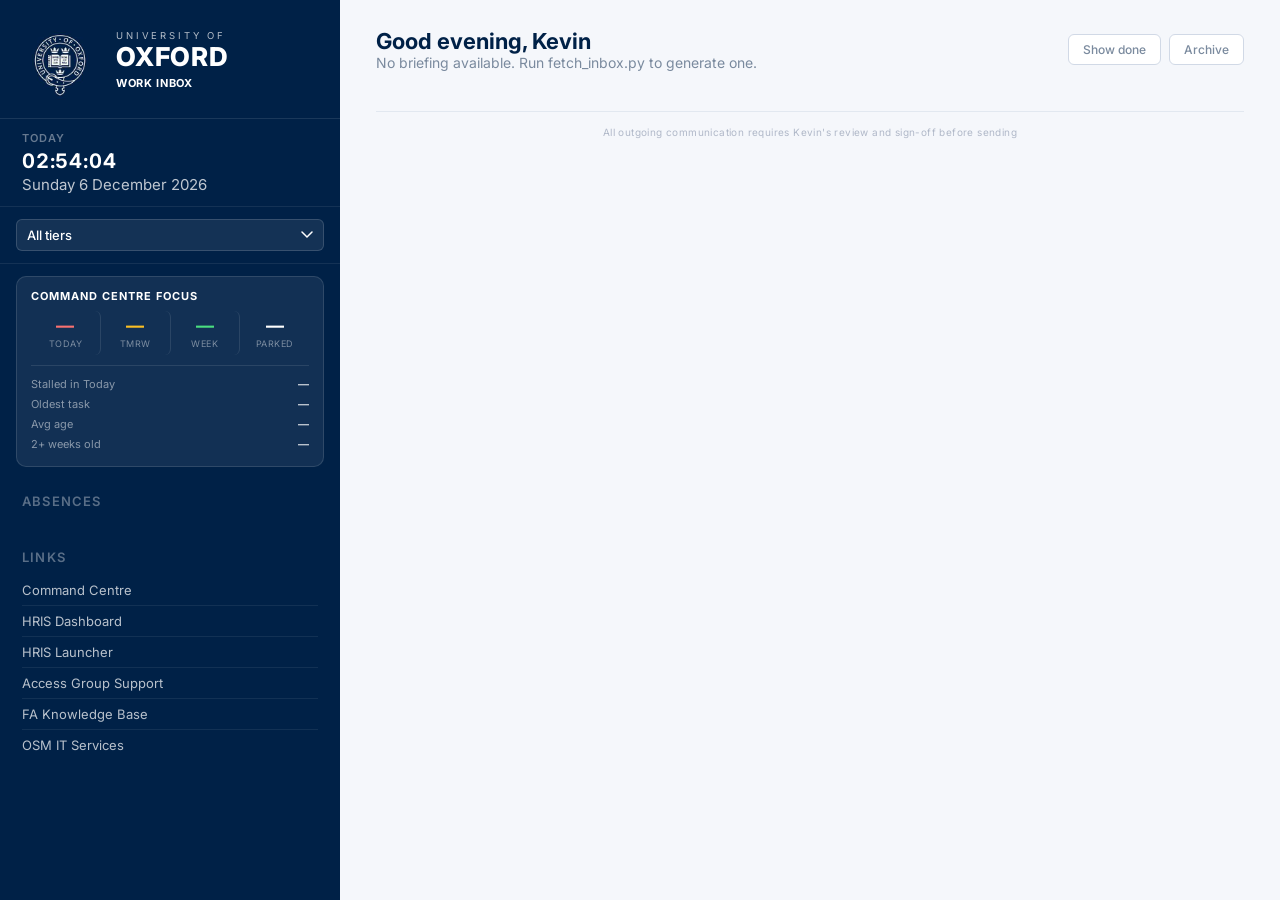
==== index.html @ 3366ce98 "Add Drafted Replies panel container div (agent-commons issue #3 item 4, 4B dashboard-only review)" ====
<!DOCTYPE html>
<html lang="en">
<head>
<meta charset="UTF-8">
<meta name="viewport" content="width=device-width, initial-scale=1.0">
<meta http-equiv="Cache-Control" content="no-cache, no-store, must-revalidate">
<meta http-equiv="Pragma" content="no-cache">
<meta http-equiv="Expires" content="0">
<title>Inbox Briefing</title>
<link href="https://fonts.googleapis.com/css2?family=Inter:wght@400;500;600;700&display=swap" rel="stylesheet">
<link rel="stylesheet" href="css/styles.css">
</head>
<body>
<div class="shell">

  <!-- Sidebar -->
  <div class="sidebar">
    <div class="sidebar-logo">
      <img class="sidebar-crest" src="images/oxford-crest.jpg" alt="University of Oxford crest">
      <div class="sidebar-brand-text">
        <span class="sb-univ-of">University of</span>
        <span class="sb-oxford">Oxford</span>
        <span class="sb-app-name">Work Inbox</span>
      </div>
    </div>

    <div class="date-block">
      <div class="date-label">Today</div>
      <div class="wi-clock-time" id="wi-clock-time"></div>
      <div class="date-val" id="sidebarDate"></div>
    </div>

    <div class="filter-block">
      <select class="filter-select" id="tierSelect" onchange="applyFilter(this.value)">
        <option value="all">All tiers</option>
        <option value="today">Today</option>
        <option value="tomorrow">Tomorrow</option>
        <option value="week">This Week</option>
        <option value="parked">Parked</option>
      </select>
    </div>

    <div class="inbox-ticker">
      <div class="ticker-label">Command Centre Focus</div>
      <div class="ticker-stats">
        <div class="ticker-stat" data-tier="today" onclick="clickStat('today')">
          <span class="ticker-num red" id="cc-today-count">&mdash;</span><span class="ticker-sub">Today</span>
        </div>
        <div class="ticker-stat" data-tier="tomorrow" onclick="clickStat('tomorrow')">
          <span class="ticker-num gold" id="cc-tmrw-count">&mdash;</span><span class="ticker-sub">Tmrw</span>
        </div>
        <div class="ticker-stat" data-tier="week" onclick="clickStat('week')">
          <span class="ticker-num green" id="cc-week-count">&mdash;</span><span class="ticker-sub">Week</span>
        </div>
        <div class="ticker-stat" data-tier="parked" onclick="clickStat('parked')">
          <span class="ticker-num" id="cc-parked-count">&mdash;</span><span class="ticker-sub">Parked</span>
        </div>
      </div>
      <div class="ticker-divider"></div>
      <div class="ticker-age-row"><span class="ticker-age-label">Stalled in Today</span><span class="ticker-age-val" id="cc-stalled">&mdash;</span></div>
      <div class="ticker-age-row"><span class="ticker-age-label">Oldest task</span><span class="ticker-age-val" id="cc-oldest">&mdash;</span></div>
      <div class="ticker-age-row"><span class="ticker-age-label">Avg age</span><span class="ticker-age-val" id="cc-avg">&mdash;</span></div>
      <div class="ticker-age-row"><span class="ticker-age-label">2+ weeks old</span><span class="ticker-age-val" id="cc-twoweeks">&mdash;</span></div>
    </div>

    <div class="sb-section">Absences</div>
    <div class="abs-wrap" id="absencesSidebar"></div>

    <div class="sb-section">Links</div>
    <div class="sb-links">
      <a href="https://cc.lelitte.co.uk/" target="_blank" class="sb-link">Command Centre</a>
      <a href="https://begb0037admin.github.io/hris-dashboard/" target="_blank" class="sb-link">HRIS Dashboard</a>
      <a href="https://begb0037admin.github.io/hris-launcher/" target="_blank" class="sb-link">HRIS Launcher</a>
      <a href="https://accessgroup.my.site.com/Support/s/" target="_blank" class="sb-link">Access Group Support</a>
      <a href="https://begb0037admin.github.io/hr-fa-knowledge-base/" target="_blank" class="sb-link">FA Knowledge Base</a>
      <a href="https://oxford.saasiteu.com/Modules/SelfService/#home" target="_blank" class="sb-link">OSM IT Services</a>
    </div>
  </div>

  <!-- Main -->
  <div class="main">
    <div class="page-header">
      <div>
        <div class="page-title" id="pageTitle">Inbox briefing</div>
        <div class="header-date" id="headerDate"></div>
      </div>
      <div class="header-actions">
        <button class="btn" id="btn-show-done" onclick="toggleShowDone()">Show done</button>
        <button class="btn" onclick="toggleArchive()">Archive</button>
      </div>
    </div>

    <div id="draftedRepliesPanel"></div>
    <div id="calPanel"></div>
    <div id="contextBar"></div>
    <div id="inboxCol"></div>
    <div class="footer">All outgoing communication requires Kevin's review and sign-off before sending</div>
  </div>
</div>

<!-- Import panel -->
<div class="import-panel" id="importPanel">
  <label>Paste JSON briefing and click Load</label>
  <textarea id="importInput" placeholder='{"date":"Monday 9 June 2026","urgent":[...],...}'></textarea>
  <div class="import-actions">
    <button class="btn btn-primary" onclick="loadFromImport()">Load briefing</button>
    <button class="btn" onclick="toggleImport()">Cancel</button>
  </div>
  <div class="import-error" id="importError">Invalid JSON &ndash; please check and try again.</div>
</div>

<!-- Archive panel -->
<div class="archive-panel" id="archivePanel">
  <div class="archive-panel-title">Archive</div>
  <div id="archiveList"></div>
  <div class="archive-actions" id="archiveActions" style="display:none">
    <button class="btn btn-primary" onclick="exportArchiveMd()">Export .md</button>
    <div class="archive-purge-row">
      <span>Purge older than</span>
      <input type="number" id="purgeDays" value="30" min="1">
      <span>days</span>
      <button class="btn" style="color:var(--red);border-color:var(--red-border)" onclick="purgeOldTicks()">Purge</button>
    </div>
  </div>
</div>

<script src="js/app.js"></script></body>
</html>
---- css/styles.css ----
:root {
  --oxford: #002147;
  --sidebar-bg: #002147;
  --main-bg: #f5f7fb;
  --card-bg: #ffffff;
  --text-dark: #1a2740;
  --text-muted: #7a8a9e;
  --text-very-muted: #b0b8c8;
  --border: rgba(0,33,71,0.07);
  --red: #e24b4a;
  --red-bg: #fcebeb;
  --red-border: #f7c1c1;
  --red-text: #a32d2d;
  --orange: #f97316;
  --orange-bg: #fff4ed;
  --orange-border: #fed7aa;
  --orange-text: #c2410c;
  --yellow: #ca8a04;
  --yellow-bg: #fefce8;
  --yellow-border: #fde047;
  --yellow-text: #713f12;
  --yellow-accent: #eab308;
  --blue: #378add;
  --blue-bg: #e6f1fb;
  --blue-border: #b5d4f4;
  --blue-text: #185fa5;
  --gray: #888780;
  --gray-bg: #f1efe8;
  --gray-border: #d3d1c7;
  --gray-text: #5f5e5a;
  --sidebar-width: 340px;
  --font: 'Inter', sans-serif;
  --radius: 6px;
  --radius-lg: 10px;
}

*, *::before, *::after { box-sizing: border-box; margin: 0; padding: 0; }
html, body { height: 100%; font-family: var(--font); background: var(--main-bg); color: var(--text-dark); font-size: 15px; }

/* Shell */
.shell { display: flex; min-height: 100vh; }

/* Sidebar */
.sidebar { width: var(--sidebar-width); flex-shrink: 0; background: var(--sidebar-bg); color: #fff; display: flex; flex-direction: column; position: fixed; top: 0; left: 0; height: 100vh; overflow-y: auto; }

.sidebar-logo {
  padding: 20px 20px 18px;
  border-bottom: 1px solid rgba(255,255,255,0.1);
  display: flex;
  align-items: center;
  gap: 16px;
}
.sidebar-crest {
  width: 80px;
  height: 80px;
  object-fit: contain;
  flex-shrink: 0;
}
.sidebar-brand-text {
  display: inline-flex;
  flex-direction: column;
}
.sb-univ-of {
  font-size: 9.5px;
  font-weight: 400;
  letter-spacing: 0.30em;
  text-transform: uppercase;
  color: rgba(255,255,255,0.70);
  line-height: 1.5;
  white-space: nowrap;
}
.sb-oxford {
  font-size: 26px;
  font-weight: 800;
  letter-spacing: 0.03em;
  text-transform: uppercase;
  color: #ffffff;
  line-height: 1.1;
  white-space: nowrap;
}
.sb-app-name {
  font-size: 11px;
  font-weight: 700;
  letter-spacing: 0.06em;
  text-transform: uppercase;
  color: #ffffff;
  margin-top: 4px;
  line-height: 1.4;
}

.user-block { padding: 14px 22px; border-bottom: 1px solid rgba(255,255,255,0.08); }
.user-label { font-size: 10px; color: rgba(255,255,255,0.4); text-transform: uppercase; letter-spacing: 0.08em; margin-bottom: 3px; font-weight: 600; }
.user-link { font-size: 13px; color: #60a5fa; text-decoration: none; }
.user-link:hover { text-decoration: underline; }

.date-block { padding: 12px 22px; border-bottom: 1px solid rgba(255,255,255,0.08); }
.date-label { font-size: 11px; color: rgba(255,255,255,0.4); text-transform: uppercase; letter-spacing: 0.08em; margin-bottom: 4px; font-weight: 600; }
.date-val { font-size: 13px; color: rgba(255,255,255,0.75); }

.sb-section { padding: 14px 22px 6px; font-size: 11px; font-weight: 600; color: rgba(255,255,255,0.35); text-transform: uppercase; letter-spacing: 0.09em; }

.cal-item { padding: 8px 22px; border-left: 2px solid transparent; margin-bottom: 6px; }
.cal-item.active { border-left-color: #60a5fa; background: rgba(96,165,250,0.08); }
.cal-time { font-size: 10px; color: rgba(255,255,255,0.9); margin-bottom: 2px; }
.cal-title { font-size: 13px; font-weight: 600; color: #eab308; line-height: 1.35; }
.cal-sub { font-size: 12px; color: rgba(255,255,255,0.9); margin-top: 3px; line-height: 1.4; }

.cal-alert { font-size: 12px; color: #fbbf24; margin-top: 4px; font-weight: 600; line-height: 1.4; }
.abs-wrap { padding: 6px 18px 14px; }
.abs-list { list-style: none; padding: 0; margin: 0; display: flex; flex-direction: column; gap: 7px; }
.abs-list li { position: relative; font-size: 12px; font-weight: 500; color: #eab308; line-height: 1.45; padding: 8px 10px 8px 22px; background: rgba(255,255,255,0.055); border: 1px solid rgba(255,255,255,0.1); border-radius: 8px; overflow-wrap: anywhere; }
.abs-list li::before { content: "\2022"; position: absolute; left: 10px; top: 8px; color: rgba(255,255,255,0.38); }

/* Main */
.main { margin-left: var(--sidebar-width); flex: 1; padding: 28px 36px 60px; min-width: 0; overflow-x: hidden; }
#inboxCol { display: block; width: 100%; }

/* Header */
.page-header { display: flex; align-items: center; justify-content: space-between; margin-bottom: 20px; }
.page-title { font-size: 22px; font-weight: 700; color: var(--oxford); }
.header-date { font-size: 13px; color: var(--text-muted); }
.header-actions { display: flex; gap: 8px; }

.btn { font-family: var(--font); font-size: 12px; padding: 7px 14px; border-radius: var(--radius); border: 1px solid #d1d9e6; background: var(--card-bg); color: var(--text-muted); cursor: pointer; transition: background .15s, color .15s; font-weight: 500; }
.btn:hover { background: #eef1f7; color: var(--text-dark); }
.btn-primary { background: var(--oxford); color: #fff; border-color: var(--oxford); }
.btn-primary:hover { opacity: .88; }

/* Context bar */
.context-bar { background: #eff6ff; border: 1px solid #bfdbfe; border-radius: var(--radius-lg); padding: 20px 28px; margin-bottom: 20px; color: #1e3a8a; }
.context-bar-title { font-weight: 700; font-size: 17px; color: #1d4ed8; margin-bottom: 10px; }
.context-bar-item { display: flex; gap: 12px; padding: 7px 0; border-bottom: 1px solid #bfdbfe; font-size: 13.5px; line-height: 1.5; }
.context-bar-item:last-child { border-bottom: none; }
.context-bar-bullet { color: #dc2626; font-weight: 700; flex-shrink: 0; }

/* Section headers */
.sec-head { display: flex; align-items: center; gap: 8px; margin: 20px 0 8px; }
.sec-head:first-of-type { margin-top: 0; }
.sec-dot { width: 11px; height: 11px; border-radius: 50%; flex-shrink: 0; }
.dot-r { background: var(--red); }
.dot-o { background: var(--yellow-accent); }
.dot-green { background: #22c55e; }
.dot-b { background: var(--blue); }
.dot-g { background: var(--gray); }
.dot-t { background: #0891b2; }
.sec-lbl { font-size: 11px; font-weight: 700; color: var(--text-muted); text-transform: uppercase; letter-spacing: 0.08em; white-space: nowrap; }
.sec-rule { flex: 1; height: 1px; background: #d1d9e6; }

/* Cards */
.card-link { text-decoration: none; color: inherit; display: block; cursor: pointer; transition: opacity .2s; }
.card-link:hover .card { border-color: #a0aec0; box-shadow: 0 2px 8px rgba(0,33,71,0.1); }
.card-link.done { opacity: .38; }
.card-link.done .card-title { text-decoration: line-through; }
.card-link.card-hidden { display: none; }
#inboxCol { display: block; width: 100%; }
.card { background: var(--card-bg); border: 1px solid var(--border); border-radius: var(--radius-lg); padding: 14px 16px; margin-bottom: 8px; display: flex; width: 100%; box-sizing: border-box; gap: 10px; align-items: flex-start; box-shadow: 0 1px 3px rgba(0,33,71,0.05); transition: opacity .2s; }
.card.done { opacity: .38; }
.card.card-hidden { display: none; }
.card.done .card-title { text-decoration: line-through; }
.card-accent { width: 3px; border-radius: 2px; flex-shrink: 0; align-self: stretch; min-height: 36px; }
.ac-r { background: var(--red); }
.ac-o { background: var(--yellow-accent); }
.ac-b { background: var(--blue); }
.ac-g { background: var(--gray); }
.cb-wrap { padding-top: 2px; flex-shrink: 0; }
.cb { width: 15px; height: 15px; border-radius: 4px; border: 1px solid #d1d9e6; cursor: pointer; display: flex; align-items: center; justify-content: center; transition: background .15s; }
.cb:hover { border-color: var(--text-muted); }
.cb.checked { background: var(--oxford); border-color: var(--oxford); }
.cb.checked::after { content: ''; width: 4px; height: 7px; border: 1.5px solid #fff; border-top: none; border-left: none; transform: rotate(45deg) translateY(-1px); display: block; }
.card-body { flex: 1; min-width: 0; }
.card-title { font-size: 15px; font-weight: 600; color: var(--text-dark); margin-bottom: 4px; display: flex; align-items: center; gap: 8px; flex-wrap: wrap; line-height: 1.4; }
.card-sub { font-size: 13px; color: var(--text-muted); line-height: 1.55; }
.card-sub strong { color: var(--text-dark); font-weight: 600; }

/* Badges */
.badge { font-size: 11px; font-weight: 600; padding: 3px 8px; border-radius: 5px; white-space: nowrap; }
.badge-red { background: var(--red-bg); color: var(--red-text); border: 1px solid var(--red-border); }
.badge-orange { background: var(--orange-bg); color: var(--orange-text); border: 1px solid var(--orange-border); }
.badge-blue { background: var(--blue-bg); color: var(--blue-text); border: 1px solid var(--blue-border); }
.badge-gray { background: var(--gray-bg); color: var(--gray-text); border: 1px solid var(--gray-border); }
.badge-green { background: #dcfce7; color: #15803d; border: 1px solid #86efac; }
.badge-yellow { background: var(--yellow-bg); color: var(--yellow-text); border: 1px solid var(--yellow-border); }

/* Priority list */
.priority-row { background: var(--card-bg); border: 1px solid var(--border); border-radius: var(--radius-lg); padding: 11px 14px; margin-bottom: 6px; display: flex; align-items: center; gap: 10px; font-size: 13px; cursor: pointer; position: relative; overflow: hidden; transition: opacity .2s; }
.priority-row::before { content: ''; position: absolute; left: 0; top: 0; bottom: 0; width: 3px; background: var(--orange); }
.priority-row.done { opacity: .35; text-decoration: line-through; }
.priority-num { font-size: 10px; font-weight: 700; color: var(--text-very-muted); width: 14px; flex-shrink: 0; text-align: center; }
.priority-text { flex: 1; color: var(--text-dark); font-weight: 500; }
.priority-date { font-size: 10px; font-weight: 700; white-space: nowrap; padding: 2px 7px; border-radius: 4px; }
.date-red { color: var(--red-text); background: var(--red-bg); border: 1px solid var(--red-border); }
.date-orange { color: var(--orange-text); background: var(--orange-bg); border: 1px solid var(--orange-border); }
.date-blue { color: var(--blue-text); background: var(--blue-bg); border: 1px solid var(--blue-border); }
.date-gray { color: var(--gray-text); background: var(--gray-bg); border: 1px solid var(--gray-border); }

/* Priority cards – expandable, Command Centre style */
.pri-card { background: var(--card-bg); border: 1px solid var(--border); border-left: 3px solid var(--red); border-radius: var(--radius-lg); margin-bottom: 8px; box-shadow: 0 1px 3px rgba(0,33,71,0.05); transition: opacity .2s; }
.pri-card[data-sec="pt"]   { border-left-color: var(--red); }
.pri-card[data-sec="ptom"] { border-left-color: var(--yellow-accent); }
.pri-card[data-sec="pw"]   { border-left-color: #22c55e; }
.pri-card[data-sec="pfyi"] { border-left-color: var(--gray); }
.pri-card.done { opacity: .38; }
.pri-card.card-hidden { display: none; }
.pri-card.done .pri-card-title { text-decoration: line-through; }
.pri-card-header { display: flex; align-items: center; gap: 10px; padding: 13px 16px; cursor: pointer; user-select: none; min-height: 64px; }
.pri-card-header:hover { background: rgba(0,33,71,0.02); border-radius: var(--radius-lg); }
.pri-card-title { flex: 1; font-size: 15px; font-weight: 600; color: var(--text-dark); }
.pri-card-title-wrap { flex: 1; min-width: 0; }
.pri-card-title-main { font-size: 15px; font-weight: 600; color: var(--text-dark); line-height: 1.3; }
.pri-card-title-sub  { font-size: 12px; font-weight: 400; color: var(--text-muted); margin-top: 2px; line-height: 1.4; }
.pri-arrow { font-size: 11px; color: var(--text-very-muted); flex-shrink: 0; }
.pri-card-body { padding: 0 16px 14px 41px; display: none; }
.pri-ai-summary { font-size: 13px; color: var(--text-dark); line-height: 1.55; padding: 7px 10px; background: #f0f4ff; border-radius: 5px; margin-bottom: 9px; border-left: 3px solid #6b7fcc; }
.pri-action { font-size: 13px; color: var(--text-muted); line-height: 1.6; padding: 2px 0; }
.pri-action::before { content: '→ '; color: var(--text-very-muted); }
.pri-meta { margin-top: 10px; padding-top: 10px; border-top: 1px solid var(--border); display: flex; flex-wrap: wrap; gap: 16px; }
.pri-meta-item { font-size: 12px; color: var(--text-muted); }
.pri-meta-label { font-size: 10px; font-weight: 700; color: var(--text-very-muted); text-transform: uppercase; letter-spacing: 0.08em; margin-right: 5px; }
.pri-meta-notes { width: 100%; font-size: 12px; color: var(--text-muted); line-height: 1.6; }
.pri-notes-text { margin-top: 4px; }

/* Priority drag-and-drop */
.pri-drag-handle { font-size: 11px; color: var(--text-very-muted); cursor: grab; flex-shrink: 0; letter-spacing: -1px; user-select: none; }
.pri-drag-handle:active { cursor: grabbing; }
.card-ph.pri-dragging { opacity: 0.55; border: 2px solid #3b82f6 !important; background: #eff6ff !important; box-shadow: 0 4px 12px rgba(59,130,246,0.25) !important; }
.pri-drop-zone { min-height: 4px; border-radius: var(--radius-lg); transition: background 0.12s; }
.pri-drop-zone.pri-zone-active { background: rgba(55,138,221,0.06); outline: 2px dashed rgba(55,138,221,0.3); outline-offset: 2px; }
.pri-zone-empty { font-size: 12px; color: var(--text-very-muted); font-style: italic; padding: 8px 4px; }

/* No items */
.no-items { font-size: 12px; color: var(--text-very-muted); font-style: italic; padding: 4px 0; }

/* Import panel */
.import-panel { display: none; position: fixed; top: 70px; right: 40px; width: 420px; background: var(--card-bg); border: 1px solid #c8d0dc; border-radius: var(--radius-lg); padding: 16px; box-shadow: 0 8px 32px rgba(0,33,71,0.12); z-index: 100; }
.import-panel.visible { display: block; }
.import-panel label { font-size: 11px; color: var(--text-muted); display: block; margin-bottom: 8px; font-weight: 500; }
.import-panel textarea { width: 100%; height: 110px; background: var(--main-bg); border: 1px solid #d1d9e6; border-radius: var(--radius); color: var(--text-dark); font-family: var(--font); font-size: 11px; padding: 9px; resize: none; outline: none; }
.import-panel textarea:focus { border-color: var(--oxford); }
.import-actions { display: flex; gap: 8px; margin-top: 10px; }
.import-error { font-size: 11px; color: var(--red); margin-top: 6px; display: none; }

/* Archive panel */
.archive-panel { display: none; position: fixed; top: 70px; right: 40px; width: 480px; background: var(--card-bg); border: 1px solid #c8d0dc; border-radius: var(--radius-lg); padding: 20px; box-shadow: 0 8px 32px rgba(0,33,71,0.12); z-index: 100; max-height: 75vh; overflow-y: auto; }
.archive-panel.visible { display: block; }
.archive-panel-title { font-size: 14px; font-weight: 700; color: var(--oxford); margin-bottom: 14px; }
.archive-day { border: 1px solid var(--border); border-radius: var(--radius); margin-bottom: 8px; overflow: hidden; }
.archive-day-header { display: flex; align-items: center; justify-content: space-between; padding: 10px 14px; cursor: pointer; background: var(--main-bg); user-select: none; }
.archive-day-header:hover { background: #eef1f7; }
.archive-day-date { font-size: 13px; font-weight: 600; color: var(--text-dark); }
.archive-day-meta { font-size: 11px; color: var(--text-very-muted); }
.archive-day-arrow { font-size: 11px; color: var(--text-very-muted); }
.archive-day-items { display: none; padding: 8px 14px 12px; border-top: 1px solid var(--border); }
.archive-day-items.open { display: block; }
.archive-item-row { font-size: 12px; color: var(--text-muted); padding: 4px 0; border-bottom: 1px solid var(--border); display: flex; align-items: flex-start; gap: 8px; }
.archive-item-row:last-child { border-bottom: none; }
.archive-item-tick { color: #22c55e; font-weight: 700; flex-shrink: 0; }
.archive-item-untick { color: var(--text-very-muted); flex-shrink: 0; }
.archive-item-section { font-size: 10px; font-weight: 700; text-transform: uppercase; letter-spacing: .06em; color: var(--text-very-muted); flex-shrink: 0; width: 56px; padding-top: 1px; }
.archive-actions { display: flex; gap: 8px; align-items: center; margin-top: 16px; flex-wrap: wrap; }
.archive-purge-row { display: flex; align-items: center; gap: 6px; font-size: 12px; color: var(--text-muted); }
.archive-purge-row input { width: 52px; padding: 5px 8px; border: 1px solid #d1d9e6; border-radius: var(--radius); font-size: 12px; font-family: var(--font); text-align: center; }
.archive-no-items { font-size: 12px; color: var(--text-very-muted); font-style: italic; padding: 8px 0; }

.footer { font-size: 10px; color: var(--text-very-muted); text-align: center; margin-top: 40px; padding-top: 14px; border-top: 1px solid #e2e8f0; letter-spacing: .04em; }

@keyframes fadeIn { from { opacity:0; transform:translateY(4px); } to { opacity:1; transform:translateY(0); } }
.card { animation: fadeIn .18s ease both; }
.card-date{font-size:11px;color:var(--text-very-muted);white-space:nowrap;flex-shrink:0;padding-top:2px;margin-left:auto;}
.sg-btn{padding:4px 10px;border-radius:20px;border:1px solid #d1d9e6;background:#fff;font-size:11px;font-weight:600;cursor:pointer;font-family:'Inter',sans-serif;color:var(--text-muted);transition:all .12s;flex-shrink:0;}
.sg-btn:hover{background:#edf0f6;color:var(--text-dark);border-color:#b0b8c8}
.sg-btn-cc{border-color:#c7d0e8;color:#4a5a8a;}
.sg-btn-cc:hover{background:#eef1fb;color:#2a3a6a;border-color:#9aa5cc}
.sb-section{font-size:13px;}
.cal-title{font-size:15px;}
.cal-sub,.cal-alert{font-size:13px;}
.cal-time{font-size:12px;}
.abs-list li{font-size:13px;}
.sec-lbl{font-size:14px;letter-spacing:0.05em;}
.card-title{font-size:16px;}
.card-sub{font-size:14px;}
.header-date{font-size:14px;}
.user-label{font-size:12px;}
.user-link{font-size:15px;}
.date-val{font-size:15px;}

/* -- TASKS WIDGET -- */
.tasks-widget-section{padding:14px 22px 6px;font-size:13px;font-weight:600;color:rgba(255,255,255,.35);text-transform:uppercase;letter-spacing:.09em;display:flex;align-items:center;gap:7px}
.tasks-live-dot{width:7px;height:7px;border-radius:50%;background:#4ade80;flex-shrink:0;transition:opacity .2s}
@keyframes tasksPulse{0%,100%{opacity:1;transform:scale(1)}50%{opacity:.3;transform:scale(.7)}}
.tasks-live-dot.pulsing{animation:tasksPulse .6s ease-in-out}
.tasks-widget-panel{padding:4px 22px 14px}
.tasks-widget-row{display:flex;align-items:center;justify-content:space-between;font-size:13px;padding:5px 0;border-bottom:1px solid rgba(255,255,255,.07)}
.tasks-widget-name{color:rgba(255,255,255,.7)}
.tasks-widget-count{font-weight:700;color:rgba(255,255,255,.9)}
.tasks-widget-link{display:block;margin-top:8px;font-size:12px;color:#60a5fa;text-decoration:none}
.tasks-widget-link:hover{text-decoration:underline}
.tasks-widget-unavailable{font-size:11px;color:rgba(255,255,255,.3);font-style:italic}
/* ── 2×2 grid layout ── */
.inbox-grid { display: grid; grid-template-columns: 1fr 1fr; gap: 24px; align-items: start; }
.inbox-grid-cell {}

/* Main calendar panel */
.main-cal-panel{display:grid;grid-template-columns:1fr 1fr 220px;gap:16px;margin-bottom:20px}
.main-cal-block{background:#fff;border:1px solid #e5e9f2;border-radius:var(--radius-lg);padding:18px 20px;box-shadow:0 1px 3px rgba(0,33,71,.05);overflow:hidden}
.main-cal-block-header{font-size:11px;font-weight:700;color:var(--text-muted);text-transform:uppercase;letter-spacing:.09em;margin-bottom:12px;padding-bottom:10px;border-bottom:1px solid #e5e9f2}
.main-cal-item{display:flex;gap:12px;padding:7px 0;border-bottom:1px solid #f0f3f8;align-items:flex-start}
.main-cal-item:last-child{border-bottom:none}
.main-cal-item.past{opacity:.35}
.main-cal-item.next{background:#eff6ff;margin:0 -20px;padding:7px 20px;border-left:3px solid #3b82f6;border-bottom-color:#dbeafe}
.main-cal-time{font-size:11px;font-weight:600;color:var(--text-muted);min-width:34px;padding-top:2px;flex-shrink:0}
.main-cal-title{font-size:13px;font-weight:600;color:var(--text-dark);line-height:1.3}
.main-cal-sub{font-size:11.5px;color:var(--text-muted);margin-top:2px}
.main-cal-none{font-size:12px;color:var(--text-very-muted);font-style:italic;padding:4px 0}
.mini-cal-grid{display:grid;grid-template-columns:repeat(7,1fr);gap:2px;margin-top:2px}
.mini-cal-day-name{font-size:9px;font-weight:700;color:var(--text-very-muted);text-align:center;padding:2px 0 5px;text-transform:uppercase}
.mini-cal-day{font-size:11px;text-align:center;padding:4px 1px;color:var(--text-muted);line-height:1}
.mini-cal-day.today{background:var(--oxford);color:#fff;font-weight:700;border-radius:4px}
.mini-cal-day.has-meeting{color:var(--text-dark);font-weight:600}
.mini-cal-day.other-month{color:#e0e4ed}
/* Sidebar links */
.sb-links{padding:4px 22px 16px}
.sb-link{display:block;font-size:13px;color:rgba(255,255,255,.72);text-decoration:none;padding:7px 0;border-bottom:1px solid rgba(255,255,255,.07)}
.sb-link:hover{color:#60a5fa}
.sb-link:last-child{border-bottom:none}

/* ── v5 additions ── */
.wi-clock-time{font-size:20px;font-weight:700;color:#fff;letter-spacing:0.04em;font-variant-numeric:tabular-nums;margin-bottom:2px}
.filter-block{padding:12px 16px;border-bottom:1px solid rgba(255,255,255,0.08)}
.filter-select{width:100%;font-family:var(--font);font-size:13px;font-weight:500;background:rgba(255,255,255,0.08);border:1px solid rgba(255,255,255,0.15);color:#fff;border-radius:var(--radius);padding:7px 28px 7px 10px;cursor:pointer;appearance:none;-webkit-appearance:none;background-image:url("data:image/svg+xml,%3Csvg xmlns='http://www.w3.org/2000/svg' width='12' height='8' viewBox='0 0 12 8'%3E%3Cpath d='M1 1l5 5 5-5' stroke='%23ffffff' stroke-width='1.5' fill='none' stroke-linecap='round'/%3E%3C/svg%3E");background-repeat:no-repeat;background-position:right 10px center}
.filter-select option{background:#002147;color:#fff}
.filter-select:focus{outline:none;border-color:rgba(255,255,255,0.35)}
.inbox-ticker{margin:12px 16px;background:rgba(255,255,255,0.07);border:1px solid rgba(255,255,255,0.12);border-radius:var(--radius-lg);padding:12px 14px}
.ticker-label{font-size:11px;font-weight:700;color:#fff;text-transform:uppercase;letter-spacing:0.09em;margin-bottom:8px;display:flex;align-items:center;gap:6px}
.ticker-stats{display:flex;gap:0}
.ticker-stat{flex:1;text-align:center;padding:6px 2px;border-right:1px solid rgba(255,255,255,0.1);cursor:pointer;border-radius:6px;transition:background .15s}
.ticker-stat:last-child{border-right:none}
.ticker-stat:hover{background:rgba(255,255,255,0.06)}
.ticker-stat.selected{background:rgba(255,255,255,0.14);box-shadow:inset 0 0 0 1px rgba(255,255,255,0.25)}
.ticker-num{font-size:18px;font-weight:700;color:#fff;line-height:1;display:block}
.ticker-num.red{color:#f87171}
.ticker-num.gold{color:#fbbf24}
.ticker-num.green{color:#4ade80}
.ticker-sub{font-size:9px;color:rgba(255,255,255,0.45);display:block;margin-top:3px;text-transform:uppercase;letter-spacing:0.05em}
.ticker-divider{height:1px;background:rgba(255,255,255,0.1);margin:10px 0 8px}
.ticker-age-row{display:flex;align-items:center;justify-content:space-between;padding:3px 0}
.ticker-age-label{font-size:11px;color:rgba(255,255,255,0.5)}
.ticker-age-val{font-size:11px;font-weight:700;color:rgba(255,255,255,0.75)}
.ticker-age-val.red{color:#f87171}
.ticker-age-val.gold{color:#fbbf24}
/* ── v5 main calendar (override previous) ── */
.main-cal-panel{display:grid;grid-template-columns:7fr 7fr 4fr;gap:14px;margin-bottom:16px}
.main-cal-block{background:#fff;border:1px solid #e5e9f2;border-radius:var(--radius-lg);padding:16px 18px;box-shadow:0 1px 3px rgba(0,33,71,.05);overflow:hidden}
.main-cal-block-header{font-size:10.5px;font-weight:700;color:var(--text-muted);text-transform:uppercase;letter-spacing:.09em;margin-bottom:12px;padding-bottom:9px;border-bottom:1px solid #e5e9f2}
.main-cal-item{display:flex;gap:11px;padding:7px 0;border-bottom:1px solid #f0f3f8;align-items:flex-start}
.main-cal-item:last-child{border-bottom:none}
.main-cal-item.past{opacity:.32}
.main-cal-item.next{background:#eff6ff;margin:0 -18px;padding:7px 18px;border-left:3px solid #3b82f6;border-bottom-color:#dbeafe}
.main-cal-time{font-size:10.5px;font-weight:600;color:var(--text-muted);min-width:32px;padding-top:2px;flex-shrink:0}
.main-cal-title{font-size:12.5px;font-weight:600;color:var(--text-dark);line-height:1.3}
.main-cal-sub{font-size:11px;color:var(--text-muted);margin-top:2px}
.main-cal-summary{font-size:11px;color:#1e40af;background:#eff6ff;border-left:2px solid #93c5fd;border-radius:3px;padding:4px 7px;margin-top:5px;line-height:1.45;font-style:italic}
.main-cal-summary-wrap{background:#eff6ff;border-left:2px solid #93c5fd;border-radius:3px;padding:5px 8px;margin-top:6px}
.main-cal-summary-text{font-size:11px;color:#1e40af;line-height:1.5;font-style:italic;display:-webkit-box;-webkit-box-orient:vertical;-webkit-line-clamp:2;overflow:hidden}
.main-cal-summary-text.expanded{display:block;-webkit-line-clamp:unset;overflow:visible}
.main-cal-summary-footer{display:flex;align-items:center;gap:8px;margin-top:4px}
.summary-toggle{font-size:10px;font-weight:600;color:#3b82f6;cursor:pointer;background:none;border:none;padding:0;font-family:inherit}
.summary-toggle:hover{text-decoration:underline}
.summary-cc-link{width:auto;padding:0 7px;font-size:10px;font-weight:700;height:26px;border-radius:5px;border:1px solid #e5e9f2;background:#f8fafc;display:inline-flex;align-items:center;cursor:pointer;color:#94a3b8;transition:background .15s,color .15s,border-color .15s;flex-shrink:0;text-decoration:none;margin-left:auto}
.summary-cc-link:hover{background:#eff6ff;color:#3b82f6;border-color:#bfdbfe}
.mini-cal-divider{border:none;border-top:1px solid #e5e9f2;margin:12px 0 8px}
.mini-cal-grid{display:grid;grid-template-columns:repeat(7,1fr);gap:1px;margin-top:2px}
.mini-cal-day-name{font-size:8.5px;font-weight:700;color:var(--text-very-muted);text-align:center;padding:2px 0 5px;text-transform:uppercase}
.mini-cal-day{font-size:10.5px;text-align:center;padding:4px 1px;color:var(--text-muted);line-height:1}
.mini-cal-day.today{background:var(--oxford);color:#fff;font-weight:700;border-radius:4px}
.mini-cal-day.other-month{color:#e5e9f2}
/* ── Context strip (replaces .context-bar) ── */
.ctx-strip{background:#eff6ff;border:1px solid #bfdbfe;border-radius:var(--radius-lg);padding:11px 18px 13px;margin-bottom:14px;box-shadow:0 1px 3px rgba(0,33,71,.05);position:relative;overflow:hidden}
.ctx-label{font-size:10px;font-weight:700;color:rgba(0,33,71,0.5);text-transform:uppercase;letter-spacing:0.09em;margin-bottom:5px}
.ctx-text{font-size:13px;color:var(--oxford);font-weight:700;line-height:1.45}
.ctx-flip{animation:ctxFlipIn 0.32s ease}
@keyframes ctxFlipIn{0%{transform:translateY(10px);opacity:0}100%{transform:translateY(0);opacity:1}}
.ctx-dots{display:flex;gap:5px;margin-top:9px}
.ctx-dot{width:5px;height:5px;border-radius:50%;background:rgba(0,33,71,0.2);transition:background .25s;cursor:pointer}
.ctx-dot.active{background:var(--oxford)}
/* ── Section count ── */
.sec-count{font-size:12px;font-weight:700;color:var(--text-muted);margin-left:4px}
/* ── card-ph — flat priority cards (v5 approved design) ── */
.card-ph{background:#fff;border:1px solid var(--border);border-radius:var(--radius-lg);padding:11px 14px 11px 10px;margin-bottom:7px;box-shadow:0 1px 3px rgba(0,33,71,.04);display:flex;align-items:flex-start;gap:9px;transition:opacity .2s}
.card-ph.done{opacity:.38}
.card-ph.card-hidden{display:none}
.card-ph.done .card-ph-title{text-decoration:line-through;color:var(--text-muted);font-weight:500}
.card-ph:hover{border-color:#b0b8c8}
.card-drag{flex-shrink:0;width:14px;color:#c8d0dc;cursor:grab;font-size:15px;line-height:1;padding-top:2px;letter-spacing:-1px;user-select:none}
.card-drag:hover{color:#94a3b8}
.card-drag:active{cursor:grabbing}
.card-done-btn{flex-shrink:0;width:18px;height:18px;border-radius:50%;border:2px solid #d1d9e6;background:transparent;cursor:pointer;margin-top:2px;transition:background .15s,border-color .15s;appearance:none;-webkit-appearance:none;outline:none;display:flex;align-items:center;justify-content:center;position:relative;padding:0}
.card-done-btn:hover{border-color:#22c55e}
.card-done-btn.done{background:#22c55e;border-color:#22c55e}
.card-done-btn.done::after{content:'✓';color:#fff;font-size:9px;font-weight:800;line-height:1;display:block}
.card-ph-body{flex:1;min-width:0}
.card-ph-title{font-size:13px;font-weight:600;color:var(--text-dark);margin-bottom:4px;line-height:1.4}
.card-ph-sub{font-size:11.5px;color:var(--text-muted);line-height:1.45}
.card-ph-actions{display:flex;flex-shrink:0;gap:5px;align-items:center;padding-top:1px}
.card-icon{width:26px;height:26px;border-radius:5px;border:1px solid #e5e9f2;background:#f8fafc;display:flex;align-items:center;justify-content:center;cursor:pointer;color:#94a3b8;font-size:12px;transition:background .15s,color .15s,border-color .15s;flex-shrink:0;text-decoration:none}
.card-icon:hover{background:#eff6ff;color:#3b82f6;border-color:#bfdbfe}
.card-icon-cc{width:auto;padding:0 7px;font-size:10px;font-weight:700;height:26px;border-radius:5px;border:1px solid #e5e9f2;background:#f8fafc;display:flex;align-items:center;cursor:pointer;color:#94a3b8;transition:background .15s,color .15s,border-color .15s;flex-shrink:0}
.card-icon-cc:hover{background:#eff6ff;color:#3b82f6;border-color:#bfdbfe}
/* ── Calendar column scroll ── */
.cal-col-body{max-height:260px;overflow-y:auto;overflow-x:hidden}
.cal-col-body::-webkit-scrollbar{width:4px}
.cal-col-body::-webkit-scrollbar-track{background:transparent}
.cal-col-body::-webkit-scrollbar-thumb{background:#d1d9e6;border-radius:2px}
.cal-col-body::-webkit-scrollbar-thumb:hover{background:#94a3b8}
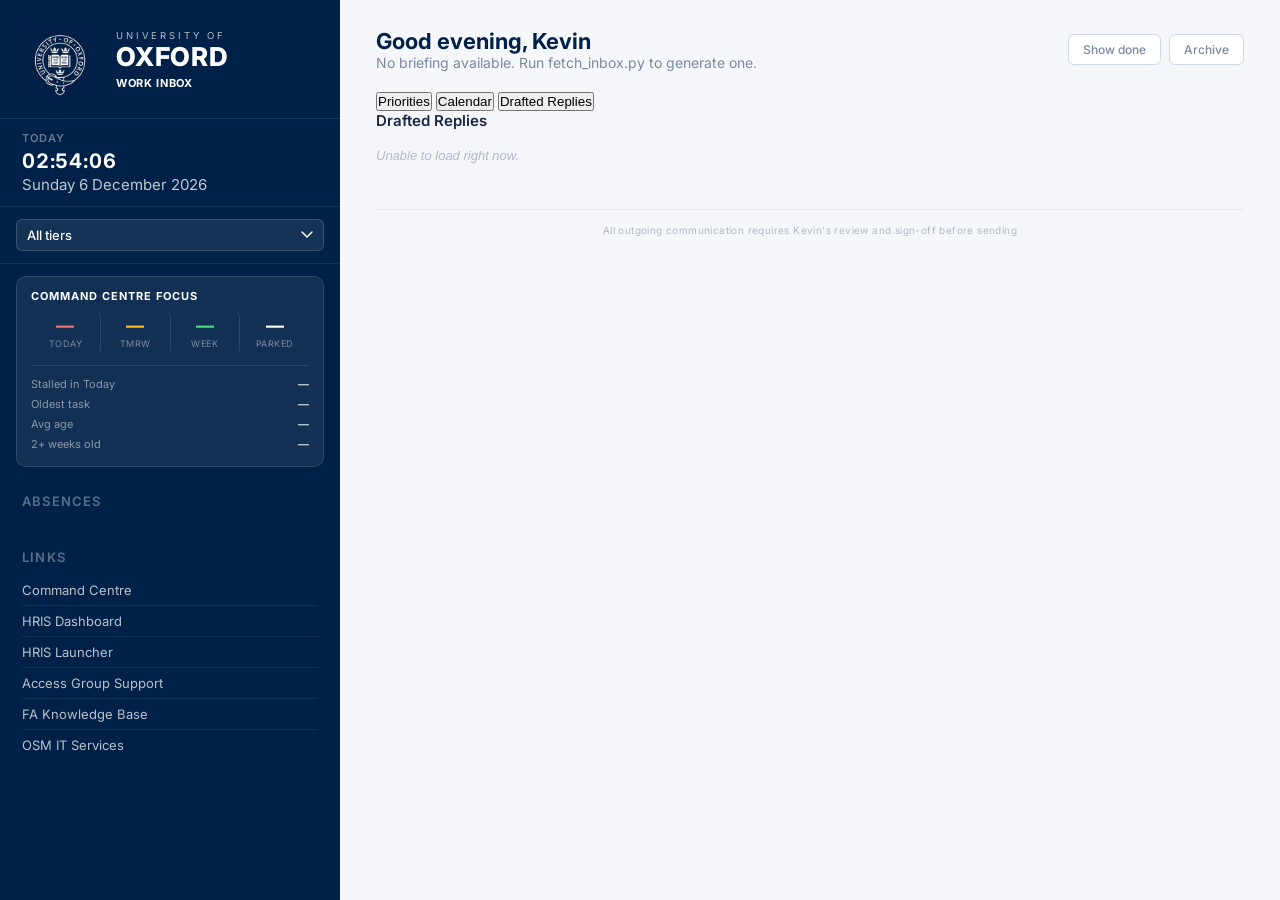
==== commit 986eecff: "Add tab structure (Priorities / Calendar / Drafted Replies) -- page had gotten too crowded once Draf" ====
--- a/index.html
+++ b/index.html
@@ -90,10 +90,23 @@
       </div>
     </div>
 
-    <div id="draftedRepliesPanel"></div>
-    <div id="calPanel"></div>
-    <div id="contextBar"></div>
-    <div id="inboxCol"></div>
+    <div class="tab-bar" id="tabBar">
+      <button class="tab-btn" data-tab="priorities" onclick="switchTab('priorities')">Priorities</button>
+      <button class="tab-btn" data-tab="calendar" onclick="switchTab('calendar')">Calendar</button>
+      <button class="tab-btn" data-tab="drafted" onclick="switchTab('drafted')">Drafted Replies<span class="tab-count-badge" id="tabDraftedCount" style="display:none">0</span></button>
+    </div>
+
+    <div class="tab-content" id="tabContentPriorities">
+      <div id="contextBar"></div>
+      <div id="inboxCol"></div>
+    </div>
+    <div class="tab-content" id="tabContentCalendar">
+      <div id="calPanel"></div>
+    </div>
+    <div class="tab-content" id="tabContentDrafted">
+      <div id="draftedRepliesPanel"></div>
+    </div>
+
     <div class="footer">All outgoing communication requires Kevin's review and sign-off before sending</div>
   </div>
 </div>
--- a/css/styles.css
+++ b/css/styles.css
@@ -28,6 +28,10 @@
   --gray-bg: #f1efe8;
   --gray-border: #d3d1c7;
   --gray-text: #5f5e5a;
+  --purple: #7c5cbf;
+  --purple-bg: #f2eefb;
+  --purple-border: #d9cdf0;
+  --purple-text: #4d3782;
   --sidebar-width: 340px;
   --font: 'Inter', sans-serif;
   --radius: 6px;
@@ -411,3 +415,49 @@
 .cal-col-body::-webkit-scrollbar-track{background:transparent}
 .cal-col-body::-webkit-scrollbar-thumb{background:#d1d9e6;border-radius:2px}
 .cal-col-body::-webkit-scrollbar-thumb:hover{background:#94a3b8}
+
+/* ── Drafted Replies panel (agent-commons issue #3 -- 4B, dashboard-only review) ──
+   Dashboard-only: this panel displays text and lets Kevin copy it. Nothing
+   here writes to a mailbox or sends anything -- "mark sent"/"discard" are
+   bookkeeping only, exactly like the existing email-card tick mechanism. */
+.drafted-replies-panel{background:var(--card-bg);border:1px solid var(--border);border-radius:var(--radius-lg);padding:16px 18px;margin-bottom:16px;box-shadow:0 1px 3px rgba(0,33,71,0.05)}
+.dr-header{display:flex;align-items:center;justify-content:space-between;margin-bottom:12px}
+.dr-title{font-size:15px;font-weight:600;color:var(--text-dark);display:flex;align-items:center;gap:8px}
+.dr-count-badge{background:var(--purple-bg);color:var(--purple-text);border:1px solid var(--purple-border);border-radius:999px;padding:1px 9px;font-size:12px;font-weight:600}
+.dr-subtitle{font-size:12px;color:var(--text-muted);margin-bottom:12px}
+.dr-empty{font-size:13px;color:var(--text-very-muted);font-style:italic;padding:6px 0}
+.dr-card{background:var(--card-bg);border:1px solid var(--border);border-left:3px solid var(--purple);border-radius:var(--radius);padding:12px 14px;margin-bottom:10px}
+.dr-card-top{display:flex;align-items:flex-start;justify-content:space-between;gap:10px;margin-bottom:6px}
+.dr-subject{font-size:13.5px;font-weight:600;color:var(--text-dark)}
+.dr-meta{display:flex;align-items:center;gap:6px;flex-shrink:0}
+.dr-tier-badge{font-size:10.5px;font-weight:600;padding:2px 7px;border-radius:999px;white-space:nowrap}
+.dr-tier-senior-management{background:var(--red-bg);color:var(--red-text);border:1px solid var(--red-border)}
+.dr-tier-direct-report{background:var(--blue-bg);color:var(--blue-text);border:1px solid var(--blue-border)}
+.dr-tier-other{background:var(--gray-bg);color:var(--gray-text);border:1px solid var(--gray-border)}
+.dr-timestamp{font-size:11px;color:var(--text-very-muted)}
+.dr-draft-text{font-size:13px;line-height:1.5;color:var(--text-dark);white-space:pre-wrap;background:var(--main-bg);border-radius:6px;padding:10px 12px;margin:6px 0;max-height:78px;overflow:hidden;position:relative;cursor:pointer}
+.dr-draft-text.expanded{max-height:none}
+.dr-draft-text:not(.expanded)::after{content:'';position:absolute;bottom:0;left:0;right:0;height:28px;background:linear-gradient(transparent,var(--main-bg))}
+.dr-expand-hint{font-size:11px;color:var(--purple);cursor:pointer;margin-top:2px;display:inline-block}
+.dr-actions{display:flex;gap:8px;margin-top:8px;flex-wrap:wrap}
+.dr-btn{font-size:12px;font-weight:500;padding:5px 11px;border-radius:6px;border:1px solid var(--border);background:var(--card-bg);color:var(--text-dark);cursor:pointer;transition:background .15s}
+.dr-btn:hover{background:var(--main-bg)}
+.dr-btn-primary{background:var(--purple-bg);border-color:var(--purple-border);color:var(--purple-text)}
+.dr-btn-primary:hover{background:var(--purple-border)}
+.dr-btn-danger{color:var(--red-text)}
+.dr-btn-danger:hover{background:var(--red-bg)}
+
+/* Confidence + inline flags -- deliberately always visible, never a tooltip
+   (Lauren's own design requirement: "impossible to miss"). */
+.dr-confidence{display:flex;align-items:baseline;gap:8px;flex-wrap:wrap;font-size:11.5px;margin:2px 0 8px;padding:5px 9px;border-radius:6px}
+.dr-confidence-low{background:var(--yellow-bg);border:1px solid var(--yellow-border)}
+.dr-confidence-medium{background:var(--blue-bg);border:1px solid var(--blue-border)}
+.dr-confidence-high{background:var(--purple-bg);border:1px solid var(--purple-border)}
+.dr-confidence-label{font-weight:700;text-transform:uppercase;letter-spacing:.3px;white-space:nowrap}
+.dr-confidence-low .dr-confidence-label{color:var(--yellow-text)}
+.dr-confidence-medium .dr-confidence-label{color:var(--blue-text)}
+.dr-confidence-high .dr-confidence-label{color:var(--purple-text)}
+.dr-confidence-reason{color:var(--text-muted);font-size:11px}
+.dr-flags{background:var(--yellow-bg);border:1px solid var(--yellow-border);border-radius:6px;padding:8px 11px;margin:8px 0}
+.dr-flags-title{font-size:11.5px;font-weight:700;color:var(--yellow-text);text-transform:uppercase;letter-spacing:.3px;margin-bottom:4px}
+.dr-flags-list{margin:0;padding-left:18px;font-size:12.5px;color:var(--text-dark);line-height:1.5}
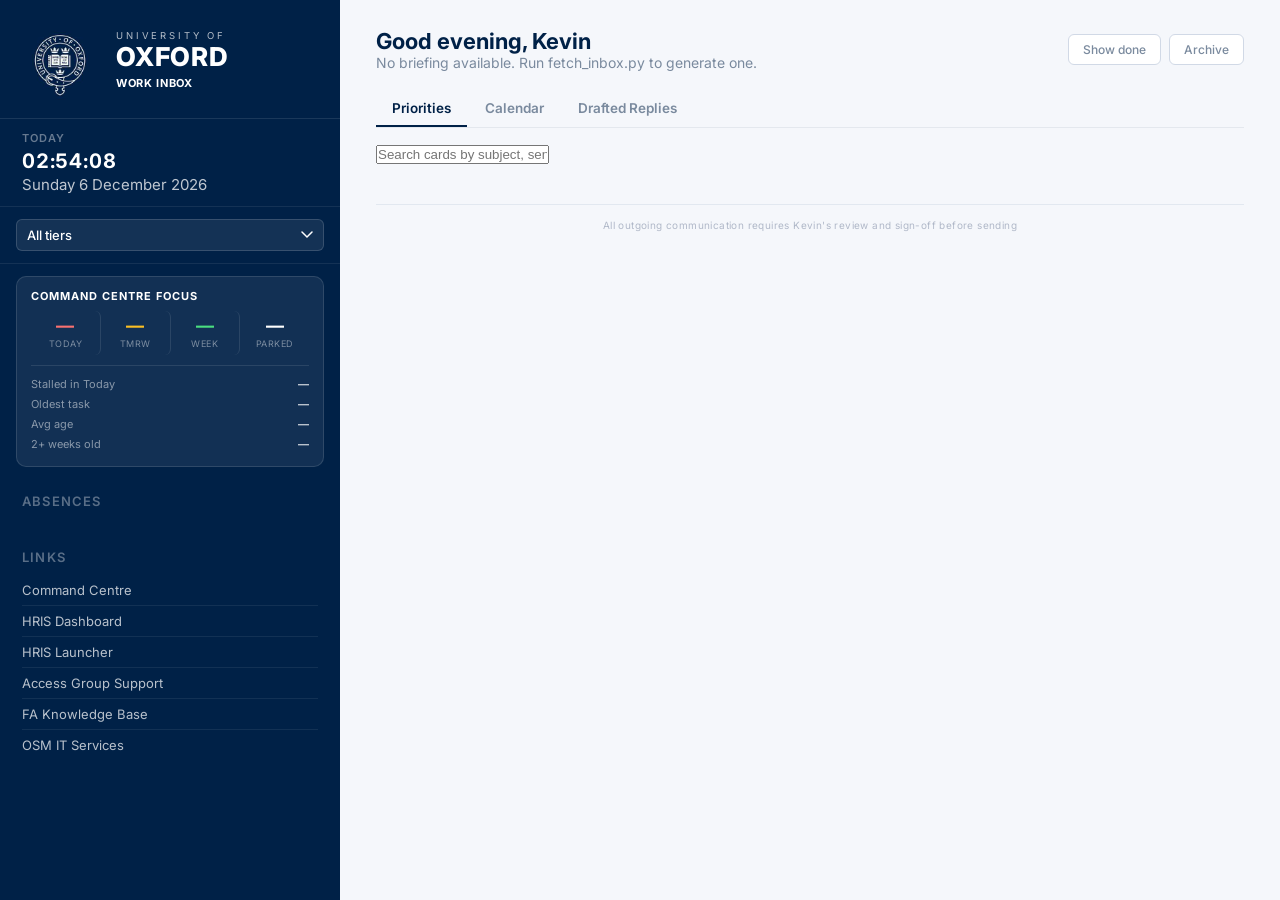
==== commit c940f163: "feat: add live search box to Priorities board (subject/sender/summary filter, live count, per-sectio" ====
--- a/index.html
+++ b/index.html
@@ -97,6 +97,11 @@
     </div>
 
     <div class="tab-content" id="tabContentPriorities">
+      <div class="wi-search-row">
+        <input type="text" id="wiSearchInput" class="wi-search-input" placeholder="Search cards by subject, sender, or summary&hellip;" oninput="applyCardSearch(this.value)">
+        <span class="wi-search-count" id="wiSearchCount"></span>
+        <button class="btn wi-search-clear" id="wiSearchClear" onclick="clearCardSearch()" style="display:none">Clear</button>
+      </div>
       <div id="contextBar"></div>
       <div id="inboxCol"></div>
     </div>
--- a/css/styles.css
+++ b/css/styles.css
@@ -351,8 +351,15 @@
 .ticker-age-val{font-size:11px;font-weight:700;color:rgba(255,255,255,0.75)}
 .ticker-age-val.red{color:#f87171}
 .ticker-age-val.gold{color:#fbbf24}
-/* ── v5 main calendar (override previous) ── */
-.main-cal-panel{display:grid;grid-template-columns:7fr 7fr 4fr;gap:14px;margin-bottom:16px}
+/* ── v5 main calendar (override previous) ──
+   Rolling 4-day window (today + next 3 working days) over a 4-month mini-cal
+   strip -- Kevin's explicit request, 10 Aug 2026. The old 3-column
+   today/tomorrow/mini-cal grid couldn't fit 4 day-columns and 4 months
+   side by side, so this is two full-width rows: 4 equal day-columns on
+   top, 4 equal month-blocks below. */
+.main-cal-panel{display:flex;flex-direction:column;gap:14px;margin-bottom:16px}
+.main-cal-days-row{display:grid;grid-template-columns:repeat(4,1fr);gap:14px}
+.main-cal-months-row{display:grid;grid-template-columns:repeat(4,1fr);gap:14px}
 .main-cal-block{background:#fff;border:1px solid #e5e9f2;border-radius:var(--radius-lg);padding:16px 18px;box-shadow:0 1px 3px rgba(0,33,71,.05);overflow:hidden}
 .main-cal-block-header{font-size:10.5px;font-weight:700;color:var(--text-muted);text-transform:uppercase;letter-spacing:.09em;margin-bottom:12px;padding-bottom:9px;border-bottom:1px solid #e5e9f2}
 .main-cal-item{display:flex;gap:11px;padding:7px 0;border-bottom:1px solid #f0f3f8;align-items:flex-start}
@@ -409,8 +416,17 @@
 .card-icon:hover{background:#eff6ff;color:#3b82f6;border-color:#bfdbfe}
 .card-icon-cc{width:auto;padding:0 7px;font-size:10px;font-weight:700;height:26px;border-radius:5px;border:1px solid #e5e9f2;background:#f8fafc;display:flex;align-items:center;cursor:pointer;color:#94a3b8;transition:background .15s,color .15s,border-color .15s;flex-shrink:0}
 .card-icon-cc:hover{background:#eff6ff;color:#3b82f6;border-color:#bfdbfe}
-/* ── Calendar column scroll ── */
-.cal-col-body{max-height:260px;overflow-y:auto;overflow-x:hidden}
+/* ── Calendar column scroll ──
+   260px was tuned for the old layout, where the day columns sat beside a
+   mini-cal panel of the same fixed height. Now that the mini-cal months are
+   a separate full-width row below (see .main-cal-days-row above), the day
+   columns have no sibling height constraint and there's real spare vertical
+   space on the page below them -- Kevin's explicit ask, 10 Aug 2026: "we
+   have a scroll bar but we have quite a lot of real estate beneath... make
+   them longer so I have less to scroll." Raised substantially; kept as a
+   cap (not removed) so an exceptionally busy single day still scrolls
+   instead of blowing out the page layout. */
+.cal-col-body{max-height:560px;overflow-y:auto;overflow-x:hidden}
 .cal-col-body::-webkit-scrollbar{width:4px}
 .cal-col-body::-webkit-scrollbar-track{background:transparent}
 .cal-col-body::-webkit-scrollbar-thumb{background:#d1d9e6;border-radius:2px}
@@ -426,7 +442,7 @@
 .dr-count-badge{background:var(--purple-bg);color:var(--purple-text);border:1px solid var(--purple-border);border-radius:999px;padding:1px 9px;font-size:12px;font-weight:600}
 .dr-subtitle{font-size:12px;color:var(--text-muted);margin-bottom:12px}
 .dr-empty{font-size:13px;color:var(--text-very-muted);font-style:italic;padding:6px 0}
-.dr-card{background:var(--card-bg);border:1px solid var(--border);border-left:3px solid var(--purple);border-radius:var(--radius);padding:12px 14px;margin-bottom:10px}
+.dr-card{background:var(--card-bg);border:1px solid var(--border);border-radius:var(--radius);padding:12px 14px;margin-bottom:10px}
 .dr-card-top{display:flex;align-items:flex-start;justify-content:space-between;gap:10px;margin-bottom:6px}
 .dr-subject{font-size:13.5px;font-weight:600;color:var(--text-dark)}
 .dr-meta{display:flex;align-items:center;gap:6px;flex-shrink:0}
@@ -461,3 +477,13 @@
 .dr-flags{background:var(--yellow-bg);border:1px solid var(--yellow-border);border-radius:6px;padding:8px 11px;margin:8px 0}
 .dr-flags-title{font-size:11.5px;font-weight:700;color:var(--yellow-text);text-transform:uppercase;letter-spacing:.3px;margin-bottom:4px}
 .dr-flags-list{margin:0;padding-left:18px;font-size:12.5px;color:var(--text-dark);line-height:1.5}
+
+/* ── Tabs (added to reduce single-page crowding once Drafted Replies joined
+   Calendar + Priorities on one long scroll) ── */
+.tab-bar{display:flex;gap:2px;border-bottom:1px solid var(--border);margin-bottom:16px}
+.tab-btn{background:none;border:none;border-bottom:2px solid transparent;padding:9px 16px;font-family:var(--font);font-size:13.5px;font-weight:600;color:var(--text-muted);cursor:pointer;display:flex;align-items:center;gap:6px;transition:color .15s,border-color .15s}
+.tab-btn:hover{color:var(--text-dark)}
+.tab-btn.active{color:var(--oxford);border-bottom-color:var(--oxford)}
+.tab-count-badge{background:var(--purple-bg);color:var(--purple-text);border:1px solid var(--purple-border);border-radius:999px;padding:0 7px;font-size:11px;font-weight:700;line-height:16px}
+.tab-content{display:none}
+.tab-content.active{display:block}
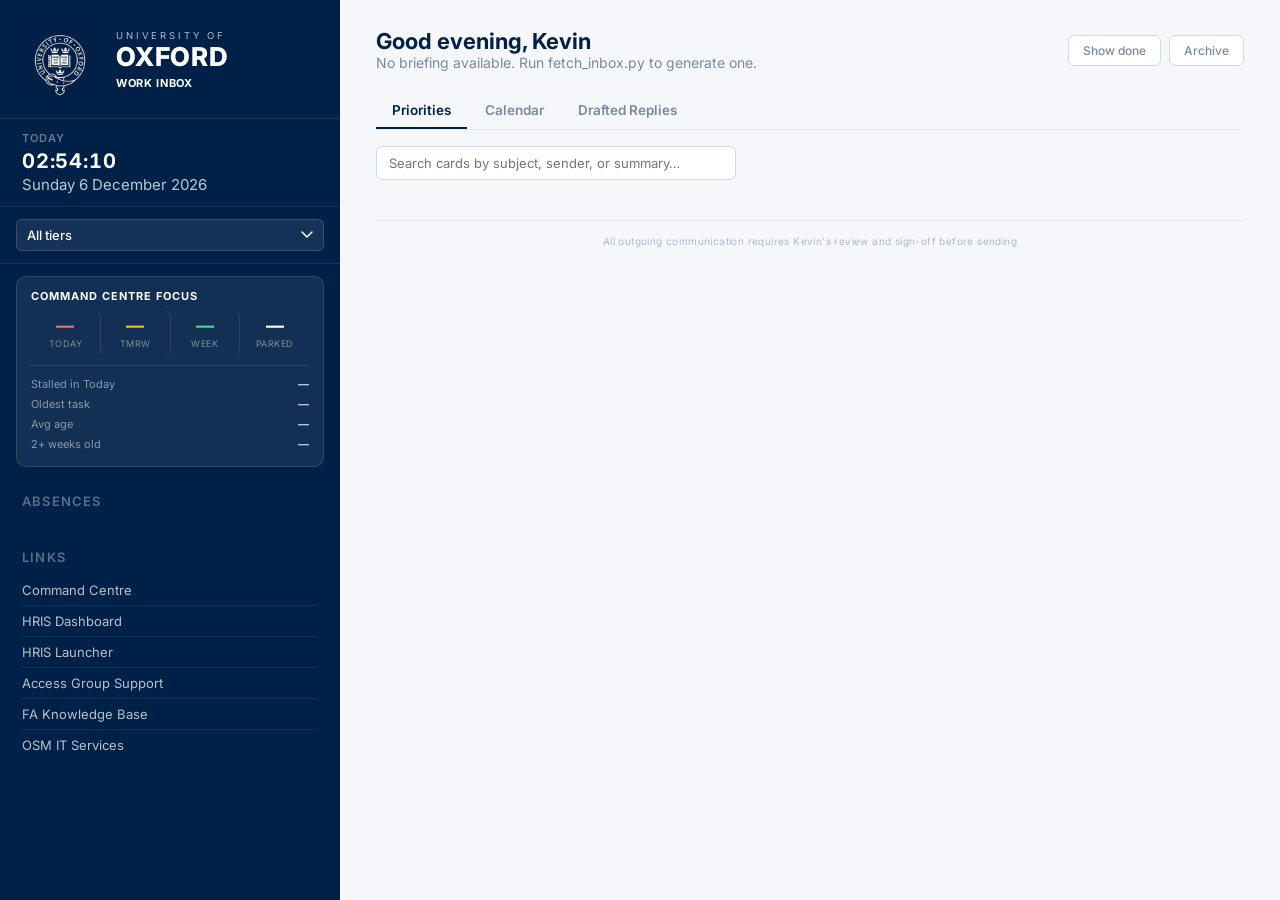
==== commit 4fe25ad6: "Add always-visible last-refreshed status line to dashboard header js/app.js has set #refresh-stamp's" ====
--- a/index.html
+++ b/index.html
@@ -83,6 +83,7 @@
       <div>
         <div class="page-title" id="pageTitle">Inbox briefing</div>
         <div class="header-date" id="headerDate"></div>
+        <div id="refresh-stamp" style="font-size:12px;color:#6b7a90;margin-top:2px;"></div>
       </div>
       <div class="header-actions">
         <button class="btn" id="btn-show-done" onclick="toggleShowDone()">Show done</button>
--- a/css/styles.css
+++ b/css/styles.css
@@ -117,6 +117,20 @@
 
 /* Main */
 .main { margin-left: var(--sidebar-width); flex: 1; padding: 28px 36px 60px; min-width: 0; overflow-x: hidden; }
+
+/* Responsive: below 640px, stack sidebar above main instead of leaving it
+   position:fixed at a hardcoded 340px width -- with no breakpoint at all,
+   .main (margin-left: var(--sidebar-width)) resolved to ~0px content width
+   below ~412px viewport, collapsing every word onto its own line. Adapted
+   from command-centre commit f1dc0965 -- also resets .main margin-left,
+   which command-centre's own version does not, so .main actually reclaims
+   the width instead of staying squeezed under the now-static sidebar.
+   Kevin-approved 20 Aug 2026. */
+@media (max-width: 640px) {
+  .shell { flex-direction: column; }
+  .sidebar { width: 100%; height: auto; position: static; }
+  .main { margin-left: 0; }
+}
 #inboxCol { display: block; width: 100%; }
 
 /* Header */
@@ -231,6 +245,11 @@
 .pri-drop-zone.pri-zone-active { background: rgba(55,138,221,0.06); outline: 2px dashed rgba(55,138,221,0.3); outline-offset: 2px; }
 .pri-zone-empty { font-size: 12px; color: var(--text-very-muted); font-style: italic; padding: 8px 4px; }
 
+.wi-search-row { display: flex; align-items: center; gap: 10px; margin-bottom: 14px; }
+.wi-search-input { flex: 1; max-width: 360px; font-family: var(--font); font-size: 13px; padding: 8px 12px; border-radius: var(--radius); border: 1px solid #d1d9e6; background: var(--card-bg); color: var(--text-dark); outline: none; transition: border-color .15s; }
+.wi-search-input:focus { border-color: var(--oxford); }
+.wi-search-count { font-size: 12px; color: var(--text-muted); font-weight: 500; white-space: nowrap; }
+
 /* No items */
 .no-items { font-size: 12px; color: var(--text-very-muted); font-style: italic; padding: 4px 0; }
 
@@ -244,7 +263,10 @@
 .import-error { font-size: 11px; color: var(--red); margin-top: 6px; display: none; }
 
 /* Archive panel */
-.archive-panel { display: none; position: fixed; top: 70px; right: 40px; width: 480px; background: var(--card-bg); border: 1px solid #c8d0dc; border-radius: var(--radius-lg); padding: 20px; box-shadow: 0 8px 32px rgba(0,33,71,0.12); z-index: 100; max-height: 75vh; overflow-y: auto; }
+.archive-panel{display:none;position:fixed;top:70px;right:40px;width:480px;background:var(--card-bg);border:1px solid #c8d0dc;border-radius:var(--radius-lg);padding:20px;box-shadow:0 8px 32px rgba(0,33,71,0.12);z-index:100;max-height:75vh;overflow-y:auto;scrollbar-width:thin;scrollbar-color:#e5e7eb transparent}
+.archive-panel::-webkit-scrollbar{width:4px}
+.archive-panel::-webkit-scrollbar-track{background:transparent}
+.archive-panel::-webkit-scrollbar-thumb{background:#e5e7eb;border-radius:4px}
 .archive-panel.visible { display: block; }
 .archive-panel-title { font-size: 14px; font-weight: 700; color: var(--oxford); margin-bottom: 14px; }
 .archive-day { border: 1px solid var(--border); border-radius: var(--radius); margin-bottom: 8px; overflow: hidden; }
@@ -253,6 +275,9 @@
 .archive-day-date { font-size: 13px; font-weight: 600; color: var(--text-dark); }
 .archive-day-meta { font-size: 11px; color: var(--text-very-muted); }
 .archive-day-arrow { font-size: 11px; color: var(--text-very-muted); }
+.archive-day-header-right { display: flex; align-items: center; gap: 10px; flex-shrink: 0; }
+.archive-day-purge-btn { width: 20px; height: 20px; padding: 0; display: flex; align-items: center; justify-content: center; background: none; border: 1px solid var(--red-border); color: var(--red-text); border-radius: var(--radius); font-size: 14px; line-height: 1; cursor: pointer; flex-shrink: 0; }
+.archive-day-purge-btn:hover { background: var(--red-bg); }
 .archive-day-items { display: none; padding: 8px 14px 12px; border-top: 1px solid var(--border); }
 .archive-day-items.open { display: block; }
 .archive-item-row { font-size: 12px; color: var(--text-muted); padding: 4px 0; border-bottom: 1px solid var(--border); display: flex; align-items: flex-start; gap: 8px; }
@@ -426,11 +451,10 @@
    them longer so I have less to scroll." Raised substantially; kept as a
    cap (not removed) so an exceptionally busy single day still scrolls
    instead of blowing out the page layout. */
-.cal-col-body{max-height:560px;overflow-y:auto;overflow-x:hidden}
+.cal-col-body{max-height:560px;overflow-y:auto;overflow-x:hidden;scrollbar-width:thin;scrollbar-color:#e5e7eb transparent}
 .cal-col-body::-webkit-scrollbar{width:4px}
 .cal-col-body::-webkit-scrollbar-track{background:transparent}
-.cal-col-body::-webkit-scrollbar-thumb{background:#d1d9e6;border-radius:2px}
-.cal-col-body::-webkit-scrollbar-thumb:hover{background:#94a3b8}
+.cal-col-body::-webkit-scrollbar-thumb{background:#e5e7eb;border-radius:4px}
 
 /* ── Drafted Replies panel (agent-commons issue #3 -- 4B, dashboard-only review) ──
    Dashboard-only: this panel displays text and lets Kevin copy it. Nothing
@@ -462,6 +486,10 @@
 .dr-btn-primary:hover{background:var(--purple-border)}
 .dr-btn-danger{color:var(--red-text)}
 .dr-btn-danger:hover{background:var(--red-bg)}
+/* "Open original" when the draft has no resolvable original message -- still
+   clickable (shows an explanatory note) but visibly de-emphasised. */
+.dr-btn-muted{opacity:.45}
+.dr-btn-muted:hover{background:var(--card-bg)}
 
 /* Confidence + inline flags -- deliberately always visible, never a tooltip
    (Lauren's own design requirement: "impossible to miss"). */
@@ -487,3 +515,9 @@
 .tab-count-badge{background:var(--purple-bg);color:var(--purple-text);border:1px solid var(--purple-border);border-radius:999px;padding:0 7px;font-size:11px;font-weight:700;line-height:16px}
 .tab-content{display:none}
 .tab-content.active{display:block}
+.sidebar{scrollbar-width:thin;scrollbar-color:rgba(255,255,255,.15) transparent}
+.sidebar::-webkit-scrollbar{width:4px}
+.sidebar::-webkit-scrollbar-thumb{background:rgba(255,255,255,.15);border-radius:4px}
+html{scrollbar-width:thin;scrollbar-color:#d1d5db transparent}
+html::-webkit-scrollbar{width:6px}
+html::-webkit-scrollbar-thumb{background:#d1d5db;border-radius:4px}
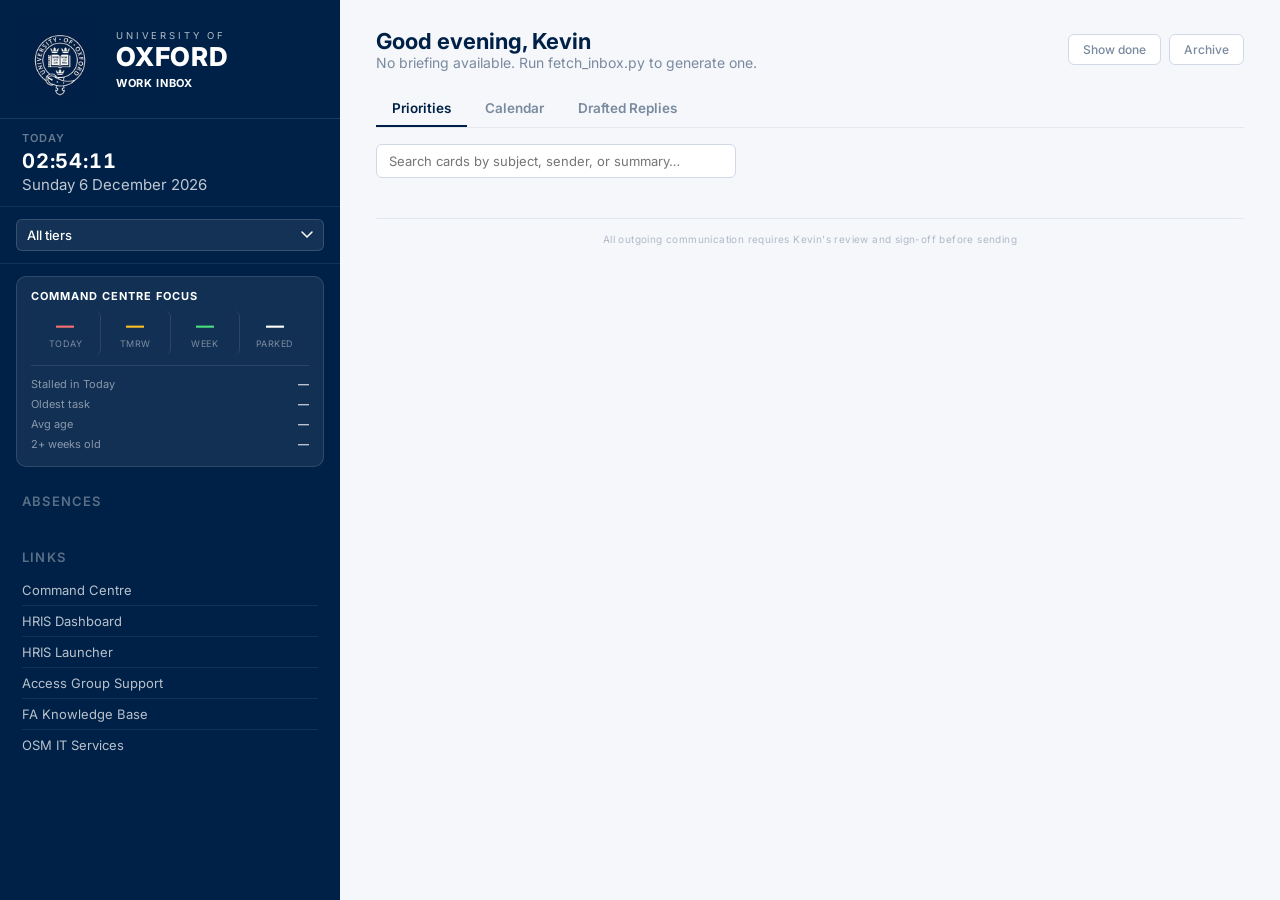
==== commit 0143c7ba: "Replace separate stale-only banner + plain stamp with one always-visible status banner Kevin wants a" ====
--- a/index.html
+++ b/index.html
@@ -83,7 +83,6 @@
       <div>
         <div class="page-title" id="pageTitle">Inbox briefing</div>
         <div class="header-date" id="headerDate"></div>
-        <div id="refresh-stamp" style="font-size:12px;color:#6b7a90;margin-top:2px;"></div>
       </div>
       <div class="header-actions">
         <button class="btn" id="btn-show-done" onclick="toggleShowDone()">Show done</button>
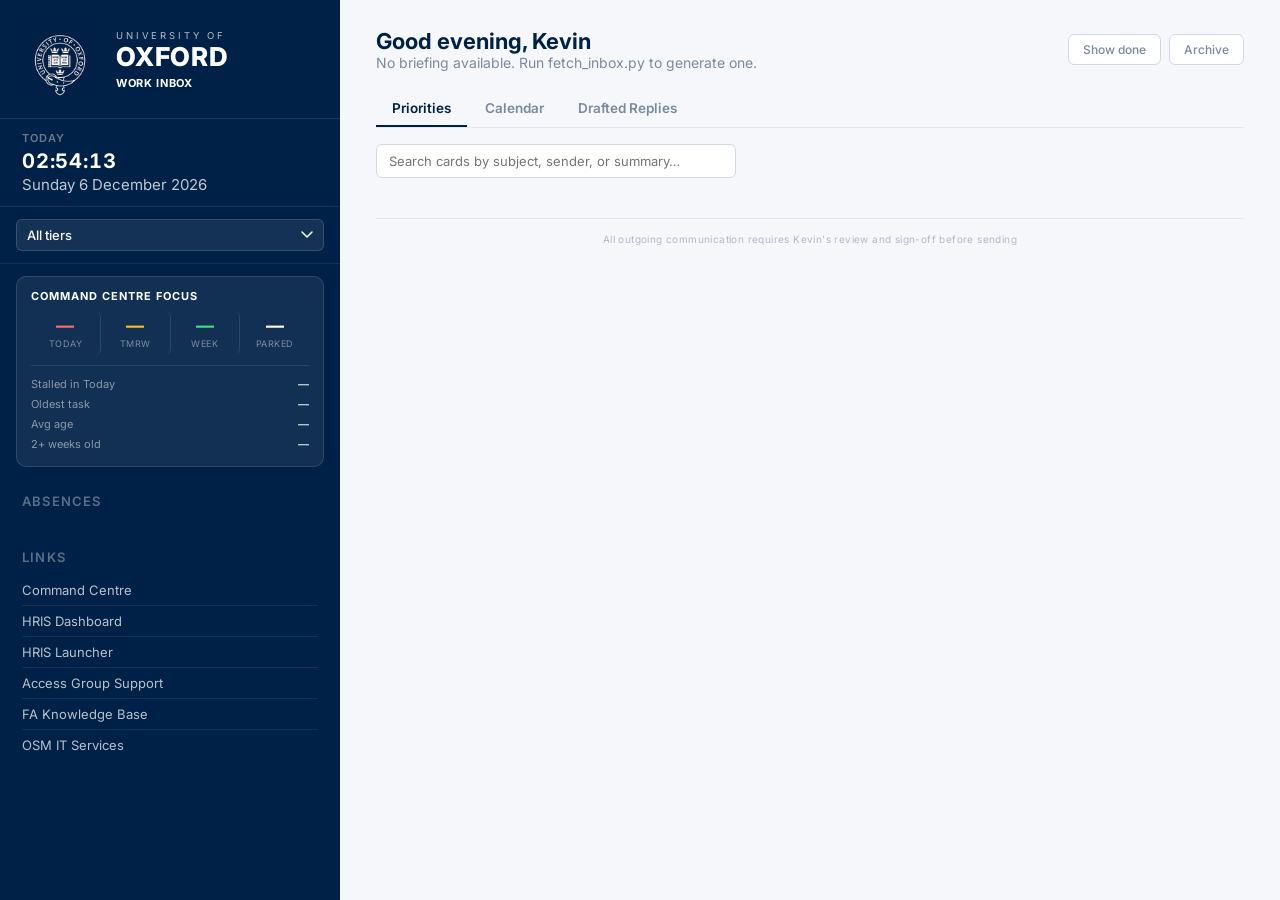
==== commit ed63d024: "fix: sidebar links reuse a stable tab per destination instead of opening a new one every click Kevin" ====
--- a/index.html
+++ b/index.html
@@ -68,12 +68,12 @@
 
     <div class="sb-section">Links</div>
     <div class="sb-links">
-      <a href="https://cc.lelitte.co.uk/" target="_blank" class="sb-link">Command Centre</a>
-      <a href="https://begb0037admin.github.io/hris-dashboard/" target="_blank" class="sb-link">HRIS Dashboard</a>
-      <a href="https://begb0037admin.github.io/hris-launcher/" target="_blank" class="sb-link">HRIS Launcher</a>
-      <a href="https://accessgroup.my.site.com/Support/s/" target="_blank" class="sb-link">Access Group Support</a>
-      <a href="https://begb0037admin.github.io/hr-fa-knowledge-base/" target="_blank" class="sb-link">FA Knowledge Base</a>
-      <a href="https://oxford.saasiteu.com/Modules/SelfService/#home" target="_blank" class="sb-link">OSM IT Services</a>
+      <a href="https://cc.lelitte.co.uk/" target="wi-ext-command-centre" class="sb-link">Command Centre</a>
+      <a href="https://begb0037admin.github.io/hris-dashboard/" target="wi-ext-hris-dashboard" class="sb-link">HRIS Dashboard</a>
+      <a href="https://begb0037admin.github.io/hris-launcher/" target="wi-ext-hris-launcher" class="sb-link">HRIS Launcher</a>
+      <a href="https://accessgroup.my.site.com/Support/s/" target="wi-ext-access-group" class="sb-link">Access Group Support</a>
+      <a href="https://begb0037admin.github.io/hr-fa-knowledge-base/" target="wi-ext-fa-kb" class="sb-link">FA Knowledge Base</a>
+      <a href="https://oxford.saasiteu.com/Modules/SelfService/#home" target="wi-ext-osm" class="sb-link">OSM IT Services</a>
     </div>
   </div>
 
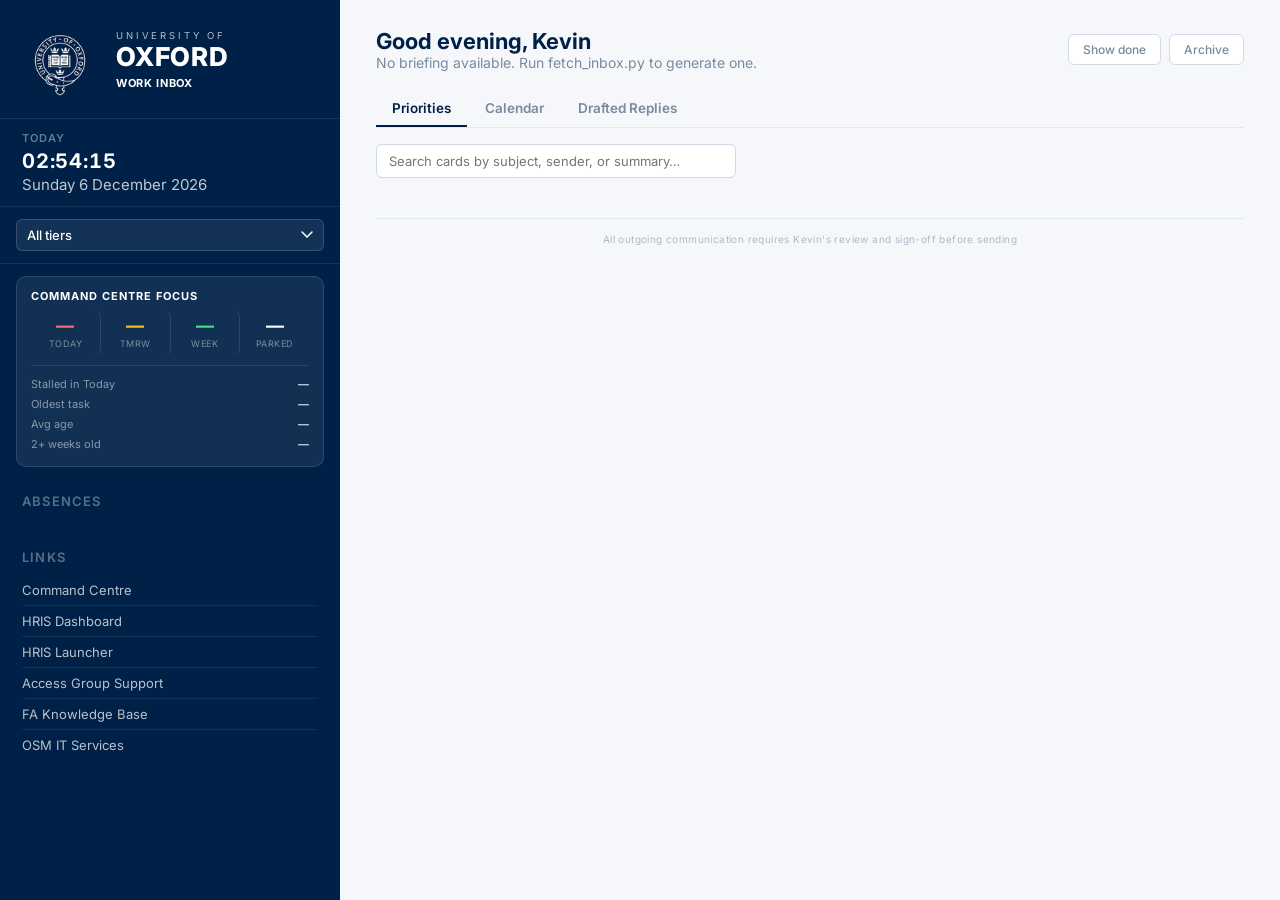
==== commit 04e6ec0a: "Add sortable dashboard card actions" ====
--- a/index.html
+++ b/index.html
@@ -142,5 +142,6 @@
   </div>
 </div>
 
+<script src="js/vendor/Sortable.min.js"></script>
 <script src="js/app.js"></script></body>
 </html>
--- a/css/styles.css
+++ b/css/styles.css
@@ -441,6 +441,8 @@
 .card-icon:hover{background:#eff6ff;color:#3b82f6;border-color:#bfdbfe}
 .card-icon-cc{width:auto;padding:0 7px;font-size:10px;font-weight:700;height:26px;border-radius:5px;border:1px solid #e5e9f2;background:#f8fafc;display:flex;align-items:center;cursor:pointer;color:#94a3b8;transition:background .15s,color .15s,border-color .15s;flex-shrink:0}
 .card-icon-cc:hover{background:#eff6ff;color:#3b82f6;border-color:#bfdbfe}
+/* Additive dashboard actions, drawers and Sortable fallback styling. */
+.card-actions{display:flex;align-items:center;gap:5px}.card-action-grid{display:grid;grid-template-columns:26px 26px;gap:5px}.card-icon-placeholder{visibility:hidden}.pri-detail{display:none;flex-basis:100%;margin:0 14px 11px 33px;padding:9px 10px;border-top:1px solid var(--border);font-size:12px;color:var(--text-muted);line-height:1.5}.pri-detail.open{display:block}.pri-detail-text,.pri-detail-meta{white-space:pre-wrap}.pri-detail-label{font-size:10px;font-weight:700;text-transform:uppercase;letter-spacing:.08em;color:var(--text-very-muted);margin-top:5px}.sortable-ghost{opacity:.35!important;border:2px dashed #3b82f6!important;box-shadow:none!important}.sortable-fallback{background:#fff!important;border:2px solid #3b82f6!important;box-shadow:0 4px 12px rgba(59,130,246,.25)!important}.expand-all{margin-left:8px;border:0;background:transparent;color:var(--oxford);font:inherit;font-size:11px;cursor:pointer;white-space:nowrap}.wi-confirm{display:none;position:fixed;inset:0;background:rgba(15,23,42,.32);z-index:1000;align-items:center;justify-content:center}.wi-confirm.open{display:flex}.wi-confirm-card{background:#fff;border-radius:10px;padding:18px;box-shadow:0 8px 30px rgba(0,0,0,.25);max-width:360px}.wi-confirm-card p{margin:0 0 14px}
 /* ── Calendar column scroll ──
    260px was tuned for the old layout, where the day columns sat beside a
    mini-cal panel of the same fixed height. Now that the mini-cal months are
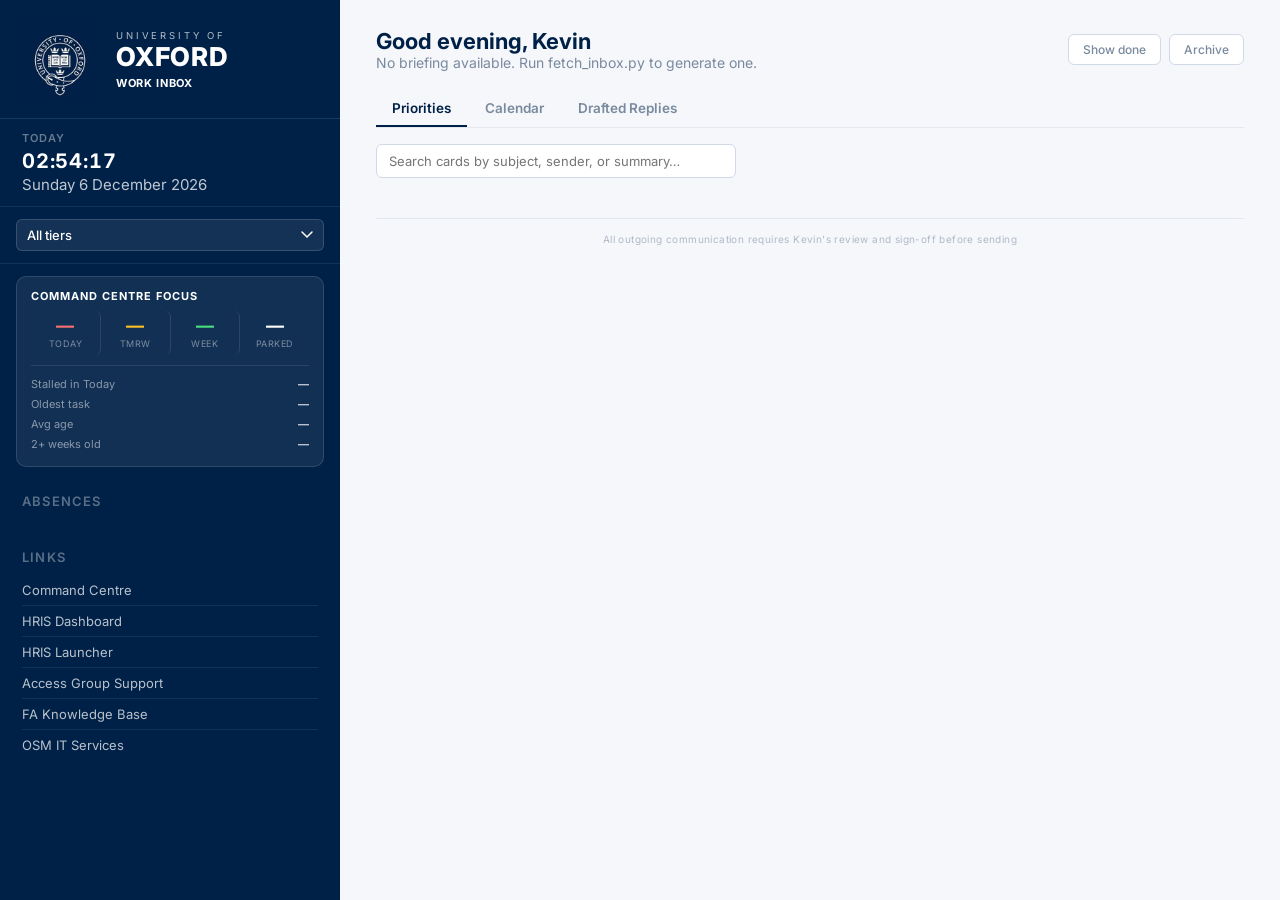
==== commit 03b1bf03: "Carry forward last-good connector data per domain; restore 21 Sep calendar/Teams/mail When a connect" ====
--- a/index.html
+++ b/index.html
@@ -103,6 +103,7 @@
         <button class="btn wi-search-clear" id="wiSearchClear" onclick="clearCardSearch()" style="display:none">Clear</button>
       </div>
       <div id="contextBar"></div>
+      <div id="teamsPanel"></div>
       <div id="inboxCol"></div>
     </div>
     <div class="tab-content" id="tabContentCalendar">
--- a/css/styles.css
+++ b/css/styles.css
@@ -116,7 +116,7 @@
 .abs-list li::before { content: "\2022"; position: absolute; left: 10px; top: 8px; color: rgba(255,255,255,0.38); }
 
 /* Main */
-.main { margin-left: var(--sidebar-width); flex: 1; padding: 28px 36px 60px; min-width: 0; overflow-x: hidden; }
+.main { margin-left: var(--sidebar-width); flex: 1; padding: 28px 36px 60px; min-width: 0; overflow-x: hidden; container-type: inline-size; }
 
 /* Responsive: below 640px, stack sidebar above main instead of leaving it
    position:fixed at a hardcoded 340px width -- with no breakpoint at all,
@@ -325,8 +325,8 @@
 .tasks-widget-link:hover{text-decoration:underline}
 .tasks-widget-unavailable{font-size:11px;color:rgba(255,255,255,.3);font-style:italic}
 /* ── 2×2 grid layout ── */
-.inbox-grid { display: grid; grid-template-columns: 1fr 1fr; gap: 24px; align-items: start; }
-.inbox-grid-cell {}
+.inbox-grid { display: grid; grid-template-columns: minmax(0, 1fr) minmax(0, 1fr); gap: 24px; align-items: start; }
+.inbox-grid-cell { min-width: 0; }
 
 /* Main calendar panel */
 .main-cal-panel{display:grid;grid-template-columns:1fr 1fr 220px;gap:16px;margin-bottom:20px}
@@ -340,6 +340,13 @@
 .main-cal-title{font-size:13px;font-weight:600;color:var(--text-dark);line-height:1.3}
 .main-cal-sub{font-size:11.5px;color:var(--text-muted);margin-top:2px}
 .main-cal-none{font-size:12px;color:var(--text-very-muted);font-style:italic;padding:4px 0}
+.domain-freshness-note{font-size:11px;color:#92400e;background:#fffbeb;border:1px solid #fcd34d;border-radius:6px;padding:6px 9px;margin:0 0 10px;line-height:1.35}
+.domain-freshness-note strong{font-weight:700}
+.teams-panel{background:#fff;border:1px solid #e5e9f2;border-radius:var(--radius-lg);padding:14px 16px;margin:0 0 16px;box-shadow:0 1px 3px rgba(0,33,71,.05)}
+.teams-panel-title{font-size:11px;font-weight:700;color:var(--text-muted);text-transform:uppercase;letter-spacing:.09em;margin-bottom:8px}
+.teams-item{padding:7px 0;border-top:1px solid #f0f3f8;font-size:12px;line-height:1.4}
+.teams-item-meta{font-size:10.5px;color:var(--text-muted);margin-bottom:2px}
+.teams-empty{font-size:12px;color:var(--text-very-muted);font-style:italic}
 .mini-cal-grid{display:grid;grid-template-columns:repeat(7,1fr);gap:2px;margin-top:2px}
 .mini-cal-day-name{font-size:9px;font-weight:700;color:var(--text-very-muted);text-align:center;padding:2px 0 5px;text-transform:uppercase}
 .mini-cal-day{font-size:11px;text-align:center;padding:4px 1px;color:var(--text-muted);line-height:1}
@@ -421,7 +428,7 @@
 /* ── Section count ── */
 .sec-count{font-size:12px;font-weight:700;color:var(--text-muted);margin-left:4px}
 /* ── card-ph — flat priority cards (v5 approved design) ── */
-.card-ph{background:#fff;border:1px solid var(--border);border-radius:var(--radius-lg);padding:11px 14px 11px 10px;margin-bottom:7px;box-shadow:0 1px 3px rgba(0,33,71,.04);display:flex;align-items:flex-start;gap:9px;transition:opacity .2s}
+.card-ph{background:#fff;border:1px solid var(--border);border-radius:var(--radius-lg);padding:11px 14px 11px 10px;margin-bottom:7px;box-shadow:0 1px 3px rgba(0,33,71,.04);display:flex;flex-wrap:wrap;align-items:flex-start;gap:0;transition:opacity .2s}
 .card-ph.done{opacity:.38}
 .card-ph.card-hidden{display:none}
 .card-ph.done .card-ph-title{text-decoration:line-through;color:var(--text-muted);font-weight:500}
@@ -433,16 +440,17 @@
 .card-done-btn:hover{border-color:#22c55e}
 .card-done-btn.done{background:#22c55e;border-color:#22c55e}
 .card-done-btn.done::after{content:'✓';color:#fff;font-size:9px;font-weight:800;line-height:1;display:block}
-.card-ph-body{flex:1;min-width:0}
+.card-ph-header{display:flex;align-items:flex-start;gap:9px;width:100%;min-width:0}
+.card-ph-body{flex:1 1 auto;min-width:0}
 .card-ph-title{font-size:13px;font-weight:600;color:var(--text-dark);margin-bottom:4px;line-height:1.4}
 .card-ph-sub{font-size:11.5px;color:var(--text-muted);line-height:1.45}
-.card-ph-actions{display:flex;flex-shrink:0;gap:5px;align-items:center;padding-top:1px}
-.card-icon{width:26px;height:26px;border-radius:5px;border:1px solid #e5e9f2;background:#f8fafc;display:flex;align-items:center;justify-content:center;cursor:pointer;color:#94a3b8;font-size:12px;transition:background .15s,color .15s,border-color .15s;flex-shrink:0;text-decoration:none}
+.card-ph-actions{display:flex;flex:0 0 auto;align-items:center;padding-top:1px}
+.card-icon{box-sizing:border-box;width:26px;height:26px;padding:0;overflow:hidden;white-space:nowrap;border-radius:5px;border:1px solid #e5e9f2;background:#f8fafc;display:flex;align-items:center;justify-content:center;cursor:pointer;color:#94a3b8;font-size:12px;transition:background .15s,color .15s,border-color .15s;flex-shrink:0;text-decoration:none}
 .card-icon:hover{background:#eff6ff;color:#3b82f6;border-color:#bfdbfe}
-.card-icon-cc{width:auto;padding:0 7px;font-size:10px;font-weight:700;height:26px;border-radius:5px;border:1px solid #e5e9f2;background:#f8fafc;display:flex;align-items:center;cursor:pointer;color:#94a3b8;transition:background .15s,color .15s,border-color .15s;flex-shrink:0}
+.card-icon-cc{box-sizing:border-box;width:26px;height:26px;padding:0;overflow:hidden;white-space:nowrap;font-size:9px;font-weight:700;border-radius:5px;border:1px solid #e5e9f2;background:#f8fafc;display:flex;align-items:center;justify-content:center;cursor:pointer;color:#94a3b8;transition:background .15s,color .15s,border-color .15s;flex-shrink:0}
 .card-icon-cc:hover{background:#eff6ff;color:#3b82f6;border-color:#bfdbfe}
 /* Additive dashboard actions, drawers and Sortable fallback styling. */
-.card-actions{display:flex;align-items:center;gap:5px}.card-action-grid{display:grid;grid-template-columns:26px 26px;gap:5px}.card-icon-placeholder{visibility:hidden}.pri-detail{display:none;flex-basis:100%;margin:0 14px 11px 33px;padding:9px 10px;border-top:1px solid var(--border);font-size:12px;color:var(--text-muted);line-height:1.5}.pri-detail.open{display:block}.pri-detail-text,.pri-detail-meta{white-space:pre-wrap}.pri-detail-label{font-size:10px;font-weight:700;text-transform:uppercase;letter-spacing:.08em;color:var(--text-very-muted);margin-top:5px}.sortable-ghost{opacity:.35!important;border:2px dashed #3b82f6!important;box-shadow:none!important}.sortable-fallback{background:#fff!important;border:2px solid #3b82f6!important;box-shadow:0 4px 12px rgba(59,130,246,.25)!important}.expand-all{margin-left:8px;border:0;background:transparent;color:var(--oxford);font:inherit;font-size:11px;cursor:pointer;white-space:nowrap}.wi-confirm{display:none;position:fixed;inset:0;background:rgba(15,23,42,.32);z-index:1000;align-items:center;justify-content:center}.wi-confirm.open{display:flex}.wi-confirm-card{background:#fff;border-radius:10px;padding:18px;box-shadow:0 8px 30px rgba(0,0,0,.25);max-width:360px}.wi-confirm-card p{margin:0 0 14px}
+.card-actions{display:flex;align-items:center;gap:5px}.card-action-grid{display:grid;grid-template-columns:26px 26px;gap:5px}.card-icon-placeholder{visibility:hidden}.pri-detail{display:none;flex-basis:100%;margin:0 14px 11px 33px;padding:9px 10px;border-top:1px solid var(--border);font-size:12px;color:var(--text-muted);line-height:1.5}.pri-detail.open{display:block}.pri-detail-text,.pri-detail-meta{white-space:pre-wrap}.pri-detail-label{font-size:10px;font-weight:700;text-transform:uppercase;letter-spacing:.08em;color:var(--text-very-muted);margin-top:5px}.sortable-ghost{opacity:.35!important;border:2px dashed #3b82f6!important;box-shadow:none!important}.sortable-fallback{background:#fff!important;border:2px solid #3b82f6!important;box-shadow:0 4px 12px rgba(59,130,246,.25)!important}.section-toggle{margin-left:8px;padding:0;border:0;background:none;font:inherit;cursor:pointer;white-space:nowrap}.section-toggle-label{color:#637085;font-size:10px;letter-spacing:normal;text-transform:none;white-space:nowrap}.wi-confirm{display:none;position:fixed;inset:0;background:rgba(15,23,42,.32);z-index:1000;align-items:center;justify-content:center}.wi-confirm.open{display:flex}.wi-confirm-card{background:#fff;border-radius:10px;padding:18px;box-shadow:0 8px 30px rgba(0,0,0,.25);max-width:360px}.wi-confirm-card p{margin:0 0 14px}
 /* ── Calendar column scroll ──
    260px was tuned for the old layout, where the day columns sat beside a
    mini-cal panel of the same fixed height. Now that the mini-cal months are
@@ -523,3 +531,11 @@
 html{scrollbar-width:thin;scrollbar-color:#d1d5db transparent}
 html::-webkit-scrollbar{width:6px}
 html::-webkit-scrollbar-thumb{background:#d1d5db;border-radius:4px}
+
+/* Card layout hotfix: the header owns the full row and the six actions stay in a fixed 3x2 grid. */
+.card-action-grid{display:grid;grid-template-columns:repeat(3,26px);grid-template-rows:repeat(2,26px);gap:5px}
+.card-icon-placeholder{visibility:hidden;pointer-events:none}
+.pri-detail{box-sizing:border-box;min-width:0;margin:0 0 11px;overflow-wrap:anywhere}
+.pri-detail-text,.pri-detail-meta{overflow-wrap:anywhere}
+@media (max-width:600px){.card-ph-header{flex-wrap:wrap}.card-ph-body{flex:1 1 0}.card-ph-actions{width:100%;justify-content:flex-end;padding-top:0}}
+@container (max-width:900px){.inbox-grid{grid-template-columns:minmax(0,1fr)}}
